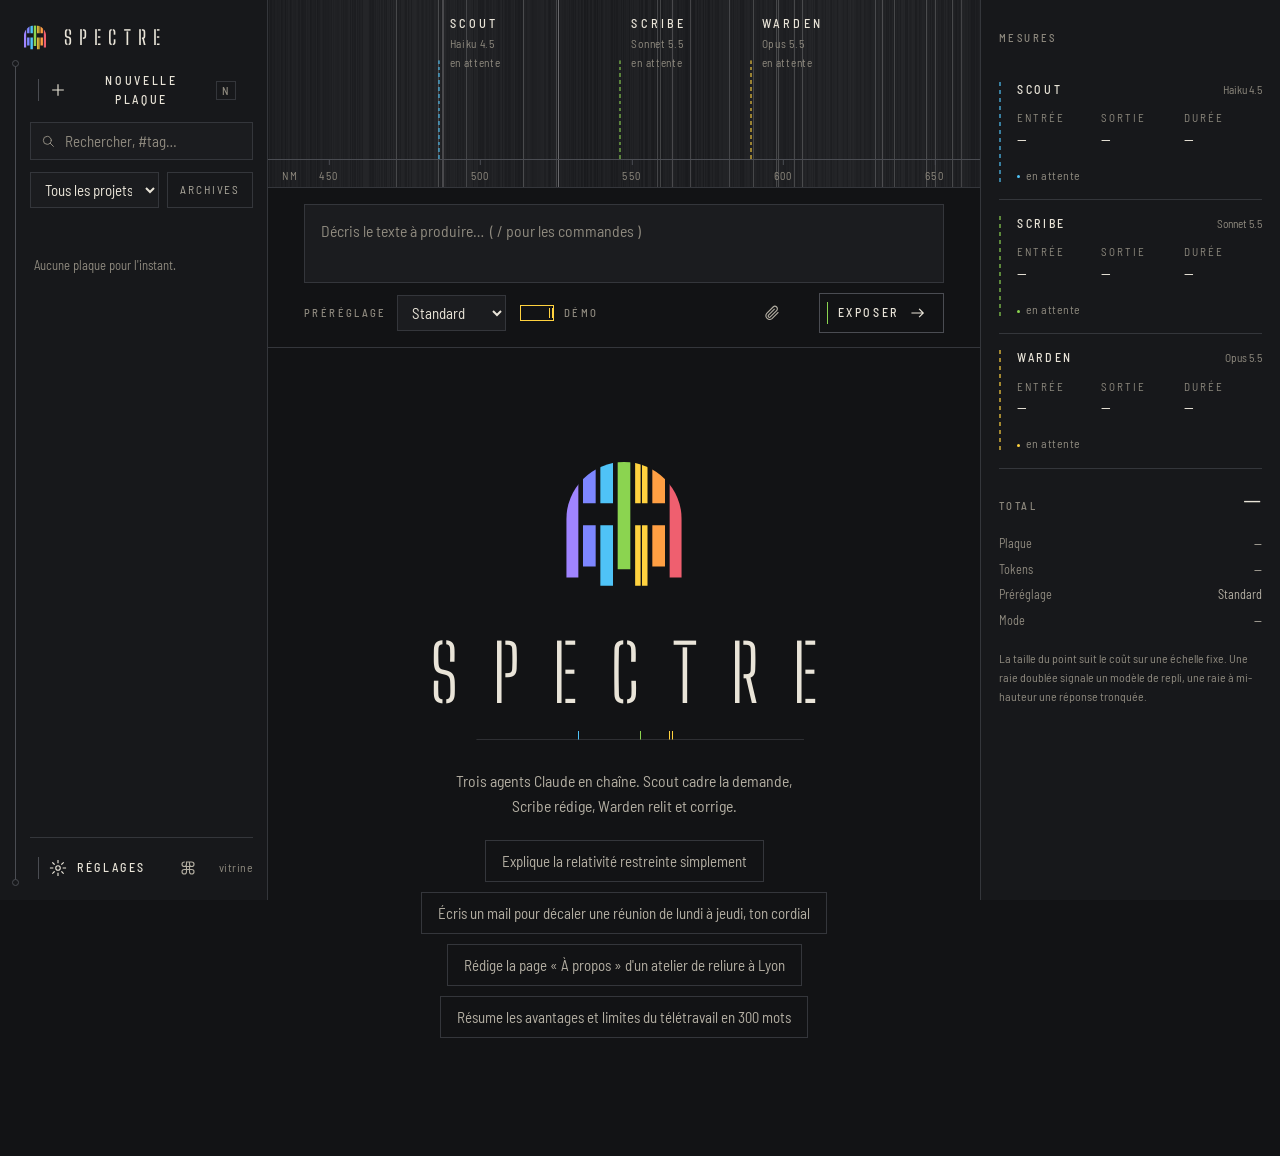
==== src/spectre/web/static/index.html @ 7aaeb6db "Add spectre-web: stdlib web interface for the pipeline Hermes WebUI-style app (stdlib HTTP server + " ====
<!doctype html>
<html lang="fr" data-theme="dark">
<head>
<meta charset="utf-8">
<meta name="viewport" content="width=device-width, initial-scale=1, viewport-fit=cover">
<meta name="color-scheme" content="dark light">
<meta name="theme-color" content="#121315">
<meta name="description" content="Spectre : trois agents Claude en chaîne — Scout, Scribe, Warden — qui transforment une demande en texte final relu.">
<title>Spectre</title>
<link rel="icon" href="favicon.svg" type="image/svg+xml">
<link rel="apple-touch-icon" href="icons/icon-180.png">
<link rel="manifest" href="manifest.webmanifest">
<link rel="stylesheet" href="fonts/fonts.css">
<link rel="stylesheet" href="app.css">
</head>
<body>
<svg width="0" height="0" class="sr-only" aria-hidden="true" focusable="false">
  <defs>
    <symbol id="i-plus" viewBox="0 0 24 24"><path d="M12 5v14M5 12h14"/></symbol>
    <symbol id="i-search" viewBox="0 0 24 24"><circle cx="11" cy="11" r="6"/><path d="m20 20-4.5-4.5"/></symbol>
    <symbol id="i-arrow" viewBox="0 0 24 24"><path d="M4 12h15M14 7l5 5-5 5"/></symbol>
    <symbol id="i-stop" viewBox="0 0 24 24"><rect x="7" y="7" width="10" height="10"/></symbol>
    <symbol id="i-mic" viewBox="0 0 24 24"><rect x="9" y="3" width="6" height="11" rx="3"/><path d="M5 11a7 7 0 0 0 14 0M12 18v3"/></symbol>
    <symbol id="i-clip" viewBox="0 0 24 24"><path d="M20 11.5 12 19.5a5 5 0 0 1-7-7l8.5-8.5a3.3 3.3 0 0 1 4.7 4.7L9.7 17.2a1.7 1.7 0 0 1-2.4-2.4L15 7"/></symbol>
    <symbol id="i-copy" viewBox="0 0 24 24"><rect x="8" y="8" width="12" height="12"/><path d="M16 8V4H4v12h4"/></symbol>
    <symbol id="i-redo" viewBox="0 0 24 24"><path d="M20 12a8 8 0 1 1-2.3-5.7M20 4v5h-5"/></symbol>
    <symbol id="i-edit" viewBox="0 0 24 24"><path d="M4 20h4L19 9l-4-4L4 16zM13 7l4 4"/></symbol>
    <symbol id="i-down" viewBox="0 0 24 24"><path d="M12 4v12M7 11l5 5 5-5M5 20h14"/></symbol>
    <symbol id="i-share" viewBox="0 0 24 24"><path d="M12 15V3M7 8l5-5 5 5M5 13v8h14v-8"/></symbol>
    <symbol id="i-dup" viewBox="0 0 24 24"><rect x="9" y="9" width="11" height="11"/><rect x="4" y="4" width="11" height="11"/></symbol>
    <symbol id="i-pin" viewBox="0 0 24 24"><path d="M9 3h6l-1 6 4 4H6l4-4zM12 13v8"/></symbol>
    <symbol id="i-archive" viewBox="0 0 24 24"><path d="M3 4h18v4H3zM5 8v12h14V8M10 12h4"/></symbol>
    <symbol id="i-trash" viewBox="0 0 24 24"><path d="M4 7h16M9 7V4h6v3M6 7l1 13h10l1-13"/></symbol>
    <symbol id="i-more" viewBox="0 0 24 24"><path d="M5 12h.01M12 12h.01M19 12h.01"/></symbol>
    <symbol id="i-gear" viewBox="0 0 24 24"><circle cx="12" cy="12" r="3"/><path d="M12 2v3M12 19v3M2 12h3M19 12h3M4.9 4.9 7 7M17 17l2.1 2.1M4.9 19.1 7 17M17 7l2.1-2.1"/></symbol>
    <symbol id="i-menu" viewBox="0 0 24 24"><path d="M4 7h16M4 12h16M4 17h10"/></symbol>
    <symbol id="i-gauge" viewBox="0 0 24 24"><path d="M4 18V6M9 18v-8M14 18V4M19 18v-5"/></symbol>
    <symbol id="i-close" viewBox="0 0 24 24"><path d="M6 6l12 12M18 6 6 18"/></symbol>
    <symbol id="i-cmd" viewBox="0 0 24 24"><path d="M7 4a3 3 0 1 0 3 3V4h4v3a3 3 0 1 0 3-3h-3M10 14v3a3 3 0 1 1-3-3h3zm4 0h3a3 3 0 1 1-3 3zM10 10h4v4h-4z"/></symbol>
    <symbol id="mark" viewBox="0 0 64 64">
      <clipPath id="mark-head"><circle cx="32" cy="29" r="21"/><rect x="11" y="29" width="42" height="35"/></clipPath>
      <g class="mk" clip-path="url(#mark-head)">
        <path class="mk-l mk-405" d="M13.1 8V50"/>
        <path class="mk-l mk-436" d="M19.4 8V23M19.4 31V46"/>
        <path class="mk-l mk-486 agent-scout" d="M25.7 8V23M25.7 31V53"/>
        <path class="mk-l mk-546 agent-scribe" d="M32 8V47"/>
        <path class="mk-l mk-589 agent-warden" d="M37.05 8V23M37.05 31V53M39.55 8V23M39.55 31V53"/>
        <path class="mk-l mk-615" d="M44.6 8V23M44.6 31V46"/>
        <path class="mk-l mk-656" d="M50.9 8V50"/>
      </g>
    </symbol>
  </defs>
</svg>

<a class="skip" href="#composer-input">Aller à la saisie</a>

<!-- Login (only when SPECTRE_WEBUI_PASSWORD is set) -->
<section id="login" class="login" hidden>
  <form id="login-form" class="login-plate">
    <svg class="mark mark-login" aria-hidden="true"><use href="#mark"/></svg>
    <h1 class="wordmark" aria-label="Spectre"><span aria-hidden="true">SPECTRE</span></h1>
    <label class="field">
      <span class="label" data-i18n="login.password">Mot de passe</span>
      <input id="login-password" type="password" autocomplete="current-password" required>
    </label>
    <p id="login-error" class="form-error" role="alert"></p>
    <button class="btn btn-primary" type="submit"><span data-i18n="login.submit">Entrer</span><svg class="ic"><use href="#i-arrow"/></svg></button>
  </form>
</section>

<div id="app" class="app" hidden>
  <!-- ===== Rail: history of plates ===== -->
  <aside id="rail" class="rail" aria-label="Historique des plaques">
    <div class="rail-axis" aria-hidden="true"></div>
    <header class="brand">
      <svg class="mark mark-brand" role="img" aria-label="Spectre"><use href="#mark"/></svg>
      <span class="wordmark wordmark-sm" aria-hidden="true">SPECTRE</span>
      <button class="icon-btn rail-close" type="button" data-action="close-drawers" aria-label="Fermer"><svg class="ic"><use href="#i-close"/></svg></button>
    </header>
    <button id="new-plate" class="btn btn-ghost btn-wide" type="button" data-action="new"><svg class="ic"><use href="#i-plus"/></svg><span data-i18n="rail.new">Nouvelle plaque</span><kbd>N</kbd></button>
    <label class="search">
      <svg class="ic"><use href="#i-search"/></svg>
      <input id="search" type="search" placeholder="Rechercher, #tag…" data-i18n-placeholder="rail.search" autocomplete="off">
    </label>
    <div class="rail-filters">
      <select id="project-filter" aria-label="Projet"><option value="" data-i18n="rail.allProjects">Tous les projets</option></select>
      <button id="archive-toggle" class="chip" type="button" aria-pressed="false" data-i18n="rail.archives">Archives</button>
    </div>
    <nav id="run-list" class="run-list" aria-live="polite"></nav>
    <footer class="rail-foot">
      <button class="btn btn-ghost" type="button" data-action="settings"><svg class="ic"><use href="#i-gear"/></svg><span data-i18n="rail.settings">Réglages</span></button>
      <button class="icon-btn" type="button" data-action="palette" aria-label="Palette de commandes (Ctrl+K)"><svg class="ic"><use href="#i-cmd"/></svg></button>
      <span id="version" class="meta"></span>
    </footer>
  </aside>

  <!-- ===== Main work area ===== -->
  <main class="main" id="main">
    <div class="topbar">
      <button class="icon-btn only-compact" type="button" data-action="open-rail" aria-label="Historique"><svg class="ic"><use href="#i-menu"/></svg></button>
      <svg class="mark mark-brand mark-top" aria-hidden="true"><use href="#mark"/></svg>
      <span class="topbar-title" id="topbar-title"></span>
      <span id="mode-badge" class="badge" hidden></span>
      <button class="icon-btn only-narrow-inspector" type="button" data-action="open-inspector" aria-label="Coûts et détails"><svg class="ic"><use href="#i-gauge"/></svg></button>
    </div>

    <!-- Spectrogram: the three agents as emission lines on a wavelength axis -->
    <section class="spectro" aria-label="Chaîne des agents">
      <div class="continuum" aria-hidden="true"></div>
      <div class="axis" aria-hidden="true">
        <span style="--nm:450">450</span><span style="--nm:500">500</span>
        <span style="--nm:550">550</span><span style="--nm:600">600</span><span style="--nm:650">650</span>
        <em class="axis-unit">nm</em>
      </div>
      <ol class="agents" id="agents">
        <li class="agent" data-agent="scout" data-state="idle" style="--nm:486">
          <i class="eline" aria-hidden="true"></i>
          <div class="agent-tag"><b>Scout</b><span class="agent-model"></span><span class="agent-status" data-i18n="state.idle">en attente</span></div>
        </li>
        <li class="agent" data-agent="scribe" data-state="idle" style="--nm:546">
          <i class="eline" aria-hidden="true"></i>
          <div class="agent-tag"><b>Scribe</b><span class="agent-model"></span><span class="agent-status" data-i18n="state.idle">en attente</span></div>
        </li>
        <li class="agent" data-agent="warden" data-state="idle" style="--nm:589">
          <i class="eline" aria-hidden="true"></i>
          <div class="agent-tag"><b>Warden</b><span class="agent-model"></span><span class="agent-status" data-i18n="state.idle">en attente</span></div>
        </li>
      </ol>
    </section>

    <!-- Composer -->
    <form id="composer" class="composer" autocomplete="off">
      <div class="composer-field">
        <textarea id="composer-input" rows="2" placeholder="Décris le texte à produire…  ( / pour les commandes )" data-i18n-placeholder="composer.placeholder" aria-label="Demande"></textarea>
        <ul id="slash-menu" class="slash-menu" role="listbox" hidden></ul>
      </div>
      <div class="composer-bar">
        <label class="select-inline">
          <span class="label" data-i18n="composer.preset">Préréglage</span>
          <select id="preset-select"></select>
        </label>
        <label class="switch" title="Réponses préenregistrées, sans clé API ni coût">
          <input id="demo-switch" type="checkbox">
          <span class="switch-track" aria-hidden="true"></span>
          <span class="label" data-i18n="composer.demo">Démo</span>
        </label>
        <span class="spacer"></span>
        <input id="file-input" type="file" accept=".txt,.md,.markdown,.csv,.json,text/*" hidden>
        <button class="icon-btn" type="button" data-action="attach" aria-label="Joindre un fichier texte"><svg class="ic"><use href="#i-clip"/></svg></button>
        <button class="icon-btn" type="button" id="mic-btn" data-action="voice" aria-label="Dicter" hidden><svg class="ic"><use href="#i-mic"/></svg></button>
        <span id="char-count" class="meta"></span>
        <button id="send-btn" class="btn btn-primary" type="submit"><span data-i18n="composer.send">Exposer</span><svg class="ic"><use href="#i-arrow"/></svg></button>
        <button id="stop-btn" class="btn btn-danger" type="button" data-action="stop" hidden><svg class="ic"><use href="#i-stop"/></svg><span data-i18n="composer.stop">Arrêter</span></button>
      </div>
    </form>

    <!-- Plate: the run being read -->
    <section id="plate" class="plate" aria-live="polite">
      <div id="empty" class="empty">
        <svg class="mark mark-hero" role="img" aria-label="Logo Spectre"><use href="#mark"/></svg>
        <h1 class="wordmark wordmark-hero" aria-label="Spectre"><span aria-hidden="true">SPECTRE</span></h1>
        <p class="empty-lede" data-i18n="empty.lede">Trois agents Claude en chaîne. Scout cadre la demande, Scribe rédige, Warden relit et corrige.</p>
        <div class="suggestions" id="suggestions"></div>
      </div>

      <article id="plate-view" class="plate-view" hidden>
        <header class="plate-head">
          <div class="plate-id">
            <h2 class="plate-title" id="plate-title" tabindex="0" title="Renommer"></h2>
            <span class="meta" id="plate-meta"></span>
          </div>
          <div class="plate-actions">
            <button class="icon-btn" type="button" data-action="copy" aria-label="Copier le texte affiché"><svg class="ic"><use href="#i-copy"/></svg></button>
            <button class="icon-btn" type="button" data-action="rerun" aria-label="Relancer"><svg class="ic"><use href="#i-redo"/></svg></button>
            <button class="icon-btn" type="button" data-action="edit-request" aria-label="Modifier la demande et relancer"><svg class="ic"><use href="#i-edit"/></svg></button>
            <button class="icon-btn" type="button" data-action="export-menu" aria-label="Exporter" aria-haspopup="menu"><svg class="ic"><use href="#i-down"/></svg></button>
            <button class="icon-btn" type="button" data-action="share" aria-label="Partager (page autonome)"><svg class="ic"><use href="#i-share"/></svg></button>
          </div>
        </header>
        <div class="tabs" role="tablist" id="tabs">
          <button role="tab" data-tab="final" aria-selected="true" data-i18n="tab.final">Texte final</button>
          <button role="tab" data-tab="draft" aria-selected="false" data-i18n="tab.draft">Brouillon</button>
          <button role="tab" data-tab="brief" aria-selected="false" data-i18n="tab.brief">Brief</button>
          <button role="tab" data-tab="diff" aria-selected="false" data-i18n="tab.diff">Corrections</button>
          <button role="tab" data-tab="request" aria-selected="false" data-i18n="tab.request">Demande</button>
          <button role="tab" data-tab="raw" aria-selected="false" data-i18n="tab.raw">Brut</button>
        </div>
        <div id="plate-alert" class="alert" role="alert" hidden></div>
        <div id="plate-body" class="plate-body prose" tabindex="0"></div>
      </article>
    </section>
  </main>

  <!-- ===== Inspector: tokens, cost, served model ===== -->
  <aside id="inspector" class="inspector" aria-label="Coûts et détails">
    <header class="inspector-head">
      <h2 class="label" data-i18n="insp.title">Mesures</h2>
      <button class="icon-btn inspector-close" type="button" data-action="close-drawers" aria-label="Fermer"><svg class="ic"><use href="#i-close"/></svg></button>
    </header>
    <div id="inspector-body" class="inspector-body"></div>
  </aside>
  <div class="scrim" data-action="close-drawers" hidden></div>
</div>

<!-- Control centre -->
<dialog id="settings" class="sheet" aria-labelledby="settings-title">
  <form method="dialog" class="sheet-inner">
    <header class="sheet-head">
      <h2 id="settings-title" class="label" data-i18n="set.title">Réglages</h2>
      <button class="icon-btn" value="close" aria-label="Fermer"><svg class="ic"><use href="#i-close"/></svg></button>
    </header>
    <div class="tabs" role="tablist" id="settings-tabs">
      <button type="button" role="tab" data-stab="prefs" aria-selected="true" data-i18n="set.prefs">Préférences</button>
      <button type="button" role="tab" data-stab="presets" aria-selected="false" data-i18n="set.presets">Préréglages</button>
      <button type="button" role="tab" data-stab="history" aria-selected="false" data-i18n="set.history">Historique</button>
      <button type="button" role="tab" data-stab="system" aria-selected="false" data-i18n="set.system">Système</button>
    </div>
    <div class="sheet-body" id="settings-body"></div>
  </form>
</dialog>

<!-- Command palette -->
<dialog id="palette" class="palette" aria-label="Palette de commandes">
  <div class="palette-inner">
    <label class="search search-lg"><svg class="ic"><use href="#i-search"/></svg><input id="palette-input" placeholder="Commande ou plaque…" data-i18n-placeholder="palette.placeholder" autocomplete="off"></label>
    <ul id="palette-list" class="palette-list" role="listbox"></ul>
  </div>
</dialog>

<div id="menu" class="menu" role="menu" hidden></div>
<div id="toasts" class="toasts" aria-live="polite"></div>
<input id="import-input" type="file" accept=".json,application/json" hidden>

<script src="app.js" type="module"></script>
</body>
</html>
---- src/spectre/web/static/fonts/fonts.css ----
/* Self-hosted fonts (SIL Open Font License 1.1): Big Shoulders Stencil, Barlow Semi Condensed. */
@font-face{font-family:'Barlow Semi Condensed';font-style:normal;font-weight:300;font-display:swap;src:url('barlow-semi-condensed-300-latin-ext.woff2') format('woff2');unicode-range:U+0100-02BA, U+02BD-02C5, U+02C7-02CC, U+02CE-02D7, U+02DD-02FF, U+0304, U+0308, U+0329, U+1D00-1DBF, U+1E00-1E9F, U+1EF2-1EFF, U+2020, U+20A0-20AB, U+20AD-20C4, U+2113, U+2C60-2C7F, U+A720-A7FF;}
@font-face{font-family:'Barlow Semi Condensed';font-style:normal;font-weight:300;font-display:swap;src:url('barlow-semi-condensed-300-latin.woff2') format('woff2');unicode-range:U+0000-00FF, U+0131, U+0152-0153, U+02BB-02BC, U+02C6, U+02DA, U+02DC, U+0304, U+0308, U+0329, U+2000-206F, U+20AC, U+2122, U+2191, U+2193, U+2212, U+2215, U+FEFF, U+FFFD;}
@font-face{font-family:'Barlow Semi Condensed';font-style:normal;font-weight:400;font-display:swap;src:url('barlow-semi-condensed-400-latin-ext.woff2') format('woff2');unicode-range:U+0100-02BA, U+02BD-02C5, U+02C7-02CC, U+02CE-02D7, U+02DD-02FF, U+0304, U+0308, U+0329, U+1D00-1DBF, U+1E00-1E9F, U+1EF2-1EFF, U+2020, U+20A0-20AB, U+20AD-20C4, U+2113, U+2C60-2C7F, U+A720-A7FF;}
@font-face{font-family:'Barlow Semi Condensed';font-style:normal;font-weight:400;font-display:swap;src:url('barlow-semi-condensed-400-latin.woff2') format('woff2');unicode-range:U+0000-00FF, U+0131, U+0152-0153, U+02BB-02BC, U+02C6, U+02DA, U+02DC, U+0304, U+0308, U+0329, U+2000-206F, U+20AC, U+2122, U+2191, U+2193, U+2212, U+2215, U+FEFF, U+FFFD;}
@font-face{font-family:'Barlow Semi Condensed';font-style:normal;font-weight:500;font-display:swap;src:url('barlow-semi-condensed-500-latin-ext.woff2') format('woff2');unicode-range:U+0100-02BA, U+02BD-02C5, U+02C7-02CC, U+02CE-02D7, U+02DD-02FF, U+0304, U+0308, U+0329, U+1D00-1DBF, U+1E00-1E9F, U+1EF2-1EFF, U+2020, U+20A0-20AB, U+20AD-20C4, U+2113, U+2C60-2C7F, U+A720-A7FF;}
@font-face{font-family:'Barlow Semi Condensed';font-style:normal;font-weight:500;font-display:swap;src:url('barlow-semi-condensed-500-latin.woff2') format('woff2');unicode-range:U+0000-00FF, U+0131, U+0152-0153, U+02BB-02BC, U+02C6, U+02DA, U+02DC, U+0304, U+0308, U+0329, U+2000-206F, U+20AC, U+2122, U+2191, U+2193, U+2212, U+2215, U+FEFF, U+FFFD;}
@font-face{font-family:'Barlow Semi Condensed';font-style:normal;font-weight:600;font-display:swap;src:url('barlow-semi-condensed-600-latin-ext.woff2') format('woff2');unicode-range:U+0100-02BA, U+02BD-02C5, U+02C7-02CC, U+02CE-02D7, U+02DD-02FF, U+0304, U+0308, U+0329, U+1D00-1DBF, U+1E00-1E9F, U+1EF2-1EFF, U+2020, U+20A0-20AB, U+20AD-20C4, U+2113, U+2C60-2C7F, U+A720-A7FF;}
@font-face{font-family:'Barlow Semi Condensed';font-style:normal;font-weight:600;font-display:swap;src:url('barlow-semi-condensed-600-latin.woff2') format('woff2');unicode-range:U+0000-00FF, U+0131, U+0152-0153, U+02BB-02BC, U+02C6, U+02DA, U+02DC, U+0304, U+0308, U+0329, U+2000-206F, U+20AC, U+2122, U+2191, U+2193, U+2212, U+2215, U+FEFF, U+FFFD;}
@font-face{font-family:'Big Shoulders Stencil';font-style:normal;font-weight:100 900;font-display:swap;src:url('big-shoulders-stencil-100-900-latin-ext.woff2') format('woff2');unicode-range:U+0100-02BA, U+02BD-02C5, U+02C7-02CC, U+02CE-02D7, U+02DD-02FF, U+0304, U+0308, U+0329, U+1D00-1DBF, U+1E00-1E9F, U+1EF2-1EFF, U+2020, U+20A0-20AB, U+20AD-20C4, U+2113, U+2C60-2C7F, U+A720-A7FF;}
@font-face{font-family:'Big Shoulders Stencil';font-style:normal;font-weight:100 900;font-display:swap;src:url('big-shoulders-stencil-100-900-latin.woff2') format('woff2');unicode-range:U+0000-00FF, U+0131, U+0152-0153, U+02BB-02BC, U+02C6, U+02DA, U+02DC, U+0304, U+0308, U+0329, U+2000-206F, U+20AC, U+2122, U+2191, U+2193, U+2212, U+2215, U+FEFF, U+FFFD;}
---- src/spectre/web/static/app.css ----
/* Spectre — emission-line rail.
   Charcoal continuum, bone type, colour only as hairline emission lines at real wavelengths.
   Agent state is the line's form: dashed pending, solid live, half truncated, struck failed,
   doubled when a fallback model answered. */

:root {
  --ground: #121315;
  --continuum: #17181b;
  --plate: #1b1c1f;
  --plate-2: #222327;
  --hair: #34363b;
  --hair-2: #4a4c52;
  --bone: #e9e4d8;
  --ash: #b3aea2;
  --dim: #8f8a7f;
  --l405: #a084ff;
  --l436: #7d86ff;
  --l486: #4fc3f7;
  --l546: #8bd450;
  --l589: #ffd23f;
  --l615: #ff9f43;
  --l656: #ef5f6f;
  --scout: var(--l486);
  --scribe: var(--l546);
  --warden: var(--l589);
  --danger: var(--l656);
  --select: rgb(255 210 63 / 0.28);
  --shadow: 0 6px 14px -6px rgb(0 0 0 / 0.55);
  --font-ui: "Barlow Semi Condensed", "Barlow", "Segoe UI", system-ui, sans-serif;
  --font-mark: "Big Shoulders Stencil", "Barlow Semi Condensed", sans-serif;
  --track-label: 0.22em;
  --spring: cubic-bezier(0.34, 1.56, 0.64, 1);
  --out: cubic-bezier(0.16, 1, 0.3, 1);
  --rail-w: 268px;
  --insp-w: 300px;
  --base: 15px;
  color-scheme: dark;
}

:root[data-theme="light"] {
  --ground: #e9e5da;
  --continuum: #e2ddd0;
  --plate: #f5f2ea;
  --plate-2: #ece8de;
  --hair: #c9c3b4;
  --hair-2: #a9a291;
  --bone: #1a1b1e;
  --ash: #4f4c45;
  --dim: #6b675e;
  --l405: #6a3fd9;
  --l436: #3c4cc7;
  --l486: #0a679f;
  --l546: #3a7d1c;
  --l589: #7f5f00;
  --l615: #b85a00;
  --l656: #c0283f;
  --select: rgb(155 116 0 / 0.22);
  --shadow: 0 6px 14px -6px rgb(40 32 10 / 0.28);
  color-scheme: light;
}

:root[data-font="small"] { --base: 13.5px; }
:root[data-font="large"] { --base: 17px; }

*, *::before, *::after { box-sizing: border-box; }
html { font-size: var(--base); -webkit-text-size-adjust: 100%; }
body {
  margin: 0;
  min-height: 100dvh;
  background: var(--ground);
  color: var(--bone);
  font: 400 1rem/1.6 var(--font-ui);
  font-variant-numeric: tabular-nums;
  -webkit-font-smoothing: antialiased;
}
::selection { background: var(--select); color: var(--bone); }
:focus-visible { outline: 1px dashed var(--l589); outline-offset: 3px; }
* { scrollbar-width: thin; scrollbar-color: var(--hair-2) transparent; }
::-webkit-scrollbar { width: 8px; height: 8px; }
::-webkit-scrollbar-thumb { background: var(--hair); }
::-webkit-scrollbar-thumb:hover { background: var(--hair-2); }
::-webkit-scrollbar-track { background: transparent; }
button, input, select, textarea { font: inherit; color: inherit; }
[hidden] { display: none !important; }
.sr-only { position: absolute; width: 1px; height: 1px; overflow: hidden; clip-path: inset(50%); }
.skip { position: absolute; left: 12px; top: -60px; z-index: 50; padding: 8px 14px; background: var(--plate); border: 1px dashed var(--l589); }
.skip:focus { top: 12px; }
a { color: var(--l486); text-underline-offset: 3px; }

.ic { width: 18px; height: 18px; flex: none; fill: none; stroke: currentColor; stroke-width: 1.5; stroke-linecap: square; }
.label {
  font-size: 0.72rem;
  font-weight: 500;
  letter-spacing: var(--track-label);
  text-transform: uppercase;
  color: var(--dim);
}
.meta { font-size: 0.8rem; color: var(--dim); letter-spacing: 0.04em; }
kbd {
  font: 500 0.74rem/1 var(--font-ui);
  letter-spacing: 0.1em;
  padding: 3px 5px;
  border: 1px solid var(--hair);
  color: var(--dim);
}

/* ---------- Mark (logo) ---------------------------------------------------------------- */
.mark { display: block; overflow: visible; }
.mk-l { stroke-width: 4.6; fill: none; }
.mk-405 { stroke: var(--l405); }
.mk-436 { stroke: var(--l436); }
.mk-486 { stroke: var(--l486); }
.mk-546 { stroke: var(--l546); }
.mk-589 { stroke: var(--l589); stroke-width: 2; }
.mk-615 { stroke: var(--l615); }
.mk-656 { stroke: var(--l656); }
.mark-brand { width: 34px; height: 34px; }
.mark-login { width: 96px; height: 96px; margin: 0 auto 8px; }
.mark-hero { width: clamp(120px, 18vw, 176px); height: clamp(120px, 18vw, 176px); }

/* Landing: every line slides up to its position and damps with one overshoot. */
.mark .mk-l { transform-box: fill-box; transform-origin: 50% 100%; }
.mark-hero .mk-l, .mark-login .mk-l { animation: mk-land 1.1s var(--spring) both; }
.mark-hero .mk-436, .mark-login .mk-436 { animation-delay: 70ms; }
.mark-hero .mk-486, .mark-login .mk-486 { animation-delay: 140ms; }
.mark-hero .mk-546, .mark-login .mk-546 { animation-delay: 210ms; }
.mark-hero .mk-589, .mark-login .mk-589 { animation-delay: 280ms; }
.mark-hero .mk-615, .mark-login .mk-615 { animation-delay: 350ms; }
.mark-hero .mk-656, .mark-login .mk-656 { animation-delay: 420ms; }
@keyframes mk-land {
  0% { transform: translateY(12px) scaleY(0.35); opacity: 0.4; }
  100% { transform: none; opacity: 1; }
}
/* Idle life: the sodium doublet breathes; a calibration sweep crosses the mark. */
.mark-hero .mk-589 { animation: mk-land 1.1s var(--spring) 280ms both, mk-sodium 3.2s ease-in-out 1.6s infinite; }
@keyframes mk-sodium { 0%, 100% { opacity: 1; } 50% { opacity: 0.55; } }
.mark-hero:hover .mk-l { animation: mk-split 0.7s var(--out); }
@keyframes mk-split {
  0% { transform: none; }
  30% { transform: translateX(var(--split, 2px)); filter: blur(0.4px); }
  100% { transform: none; }
}
.mark-hero .mk-405, .mark-hero .mk-436, .mark-hero .mk-486 { --split: -2.5px; }

/* The brand mark mirrors the pipeline: one geometry for logo and progress. */
.mark-brand .mk-l { transition: opacity 0.4s var(--out); }
body.running .mark-brand .mk-l:not([class*="agent-"]) { opacity: 0.25; }
body.running .mark-brand [class*="agent-"] { opacity: 0.35; stroke-dasharray: 2 2; }
body[data-live="scout"] .mark-brand .agent-scout,
body[data-live="scribe"] .mark-brand .agent-scribe,
body[data-live="warden"] .mark-brand .agent-warden { opacity: 1; stroke-dasharray: none; animation: mk-live 0.9s ease-in-out infinite; }
body[data-done~="scout"] .mark-brand .agent-scout,
body[data-done~="scribe"] .mark-brand .agent-scribe { opacity: 1; stroke-dasharray: none; }
@keyframes mk-live { 50% { opacity: 0.45; } }

/* ---------- Wordmark: Big Shoulders Stencil, wide-tracked; stencil breaks read as spectral gaps */
.wordmark {
  --wm-track: 0.42em;
  margin: 0;
  font: 200 clamp(2.6rem, 7vw, 5.2rem)/0.9 var(--font-mark);
  letter-spacing: var(--wm-track);
  margin-right: calc(var(--wm-track) * -1);
  color: var(--bone);
  text-transform: uppercase;
}
.wordmark-sm { font-size: 1.32rem; font-weight: 400; letter-spacing: 0.36em; }
.wordmark-hero span, .login .wordmark span { display: inline-block; animation: wm-resolve 1.4s var(--out) 0.25s both; }
/* Three offset exposures (Scout cyan, Warden sodium, error red) converge into one sharp word. */
@keyframes wm-resolve {
  0% { letter-spacing: 0.9em; text-shadow: -9px 0 var(--l486), 9px 0 var(--l656), 0 -4px var(--l589); }
  100% { letter-spacing: var(--wm-track); text-shadow: 0 0 transparent, 0 0 transparent, 0 0 transparent; }
}
.wordmark-hero { position: relative; font-weight: 200; }
.wordmark-hero::after {
  /* calibration rail under the wordmark with the three agent ticks */
  content: "";
  display: block;
  height: 9px;
  margin: 22px auto 0;
  width: 78%;
  background:
    linear-gradient(var(--scout), var(--scout)) 31% 0 / 1px 9px no-repeat,
    linear-gradient(var(--scribe), var(--scribe)) 50% 0 / 1px 9px no-repeat,
    linear-gradient(var(--warden), var(--warden)) 59% 0 / 1px 9px no-repeat,
    linear-gradient(var(--warden), var(--warden)) calc(59% + 3px) 0 / 1px 9px no-repeat,
    linear-gradient(var(--hair-2), var(--hair-2)) 0 100% / 100% 1px no-repeat;
  animation: rail-draw 1.2s var(--out) 0.7s both;
}
@keyframes rail-draw { from { clip-path: inset(0 62% 0 0); } to { clip-path: inset(0 0 0 0); } }

/* ---------- Buttons and controls ------------------------------------------------------- */
.btn {
  position: relative;
  display: inline-flex;
  align-items: center;
  gap: 10px;
  min-height: 40px;
  padding: 0 16px 0 18px;
  border: 1px solid var(--hair-2);
  background: transparent;
  color: var(--bone);
  font-weight: 500;
  font-size: 0.8rem;
  letter-spacing: var(--track-label);
  text-transform: uppercase;
  cursor: pointer;
  transition: border-color 0.2s, background-color 0.2s, color 0.2s;
}
.btn::before {
  /* the emission tick every primary control carries */
  content: "";
  position: absolute;
  left: 7px;
  top: 8px;
  bottom: 8px;
  width: 1px;
  background: var(--tick, var(--hair-2));
}
.btn:hover { border-color: var(--bone); }
.btn:active, .btn[aria-pressed="true"] { border-style: dashed; }
.btn:disabled { opacity: 0.45; cursor: not-allowed; }
.btn-primary { --tick: var(--l546); }
.btn-primary:hover { background: color-mix(in srgb, var(--l546) 10%, transparent); }
.btn-danger { --tick: var(--danger); color: var(--danger); border-color: color-mix(in srgb, var(--danger) 55%, transparent); }
.btn-ghost { border-color: transparent; }
.btn-ghost:hover { border-color: var(--hair-2); }
.btn-wide { width: 100%; justify-content: flex-start; }
.btn-wide kbd { margin-left: auto; }
.icon-btn {
  display: inline-grid;
  place-items: center;
  width: 38px;
  height: 38px;
  border: 1px solid transparent;
  background: none;
  color: var(--ash);
  cursor: pointer;
}
.icon-btn:hover { color: var(--bone); border-color: var(--hair-2); }
.icon-btn[aria-pressed="true"] { color: var(--l589); border: 1px dashed var(--l589); }
.chip {
  min-height: 32px;
  padding: 0 12px;
  border: 1px solid var(--hair);
  background: none;
  color: var(--ash);
  font-size: 0.76rem;
  letter-spacing: 0.16em;
  text-transform: uppercase;
  cursor: pointer;
}
.chip[aria-pressed="true"] { border-style: dashed; border-color: var(--l589); color: var(--bone); }
.chip:hover { color: var(--bone); }
select, input[type="text"], input[type="search"], input[type="password"], input[type="number"], textarea {
  background: var(--plate);
  border: 1px solid var(--hair);
  border-radius: 0;
  color: var(--bone);
  caret-color: var(--l589);
}
select { min-height: 36px; padding: 0 10px; }
input::placeholder, textarea::placeholder { color: var(--dim); opacity: 1; }
select:focus-visible, input:focus-visible, textarea:focus-visible { outline: none; border: 1px dashed var(--l589); }
.badge {
  padding: 3px 9px;
  border: 1px dashed var(--l589);
  color: var(--l589);
  font-size: 0.74rem;
  letter-spacing: 0.2em;
  text-transform: uppercase;
}
.switch { display: inline-flex; align-items: center; gap: 10px; cursor: pointer; min-height: 40px; }
.switch input { position: absolute; opacity: 0; width: 1px; height: 1px; }
.switch-track { position: relative; width: 34px; height: 16px; border: 1px solid var(--hair-2); }
.switch-track::after {
  content: "";
  position: absolute;
  top: 2px;
  left: 3px;
  width: 1px;
  height: 10px;
  background: var(--dim);
  transition: transform 0.35s var(--spring), background 0.2s, box-shadow 0.2s;
}
.switch input:checked + .switch-track { border-color: var(--l589); }
.switch input:checked + .switch-track::after { transform: translateX(25px); background: var(--l589); box-shadow: 3px 0 0 var(--l589); }
.switch input:focus-visible + .switch-track { outline: 1px dashed var(--l589); outline-offset: 3px; }

/* ---------- Layout --------------------------------------------------------------------- */
.app {
  overflow-x: clip; /* off-canvas drawers must not widen the page */
  display: grid;
  grid-template-columns: var(--rail-w) minmax(0, 1fr) var(--insp-w);
  min-height: 100dvh;
}
.main { min-width: 0; display: flex; flex-direction: column; }

/* ---------- Rail ----------------------------------------------------------------------- */
.rail {
  position: sticky;
  top: 0;
  height: 100dvh;
  display: flex;
  flex-direction: column;
  gap: 12px;
  padding: 18px 14px 12px 30px;
  background: var(--continuum);
  border-right: 1px solid var(--hair);
}
.rail-axis {
  /* the off-centre calibrated rail every plate registers against */
  position: absolute;
  left: 15px;
  top: 64px;
  bottom: 18px;
  width: 1px;
  background: var(--hair-2);
}
.rail-axis::before, .rail-axis::after {
  content: "";
  position: absolute;
  left: -3px;
  width: 7px;
  height: 7px;
  border: 1px solid var(--hair-2);
  border-radius: 50%;
  background: var(--continuum);
}
.rail-axis::before { top: -4px; }
.rail-axis::after { bottom: -4px; }
.brand { display: flex; align-items: center; gap: 12px; min-height: 40px; margin-left: -12px; }
.rail-close { margin-left: auto; display: none; }
.search { position: relative; display: flex; align-items: center; }
.search .ic { position: absolute; left: 10px; width: 16px; height: 16px; color: var(--dim); }
.search input { width: 100%; min-height: 38px; padding: 0 10px 0 34px; }
.rail-filters { display: flex; gap: 8px; }
.rail-filters select { flex: 1; min-width: 0; }
.run-list { flex: 1; overflow-y: auto; margin: 0 -8px 0 -16px; padding: 4px 8px 12px 16px; }
.run-group { margin: 14px 0 6px; }
.run {
  position: relative;
  display: grid;
  grid-template-columns: auto minmax(0, 1fr) auto;
  align-items: baseline;
  gap: 2px 10px;
  width: 100%;
  min-height: 44px;
  padding: 7px 36px 7px 10px;
  border: 1px solid transparent;
  background: none;
  text-align: left;
  cursor: pointer;
  color: var(--ash);
}
.run::before {
  /* the run's tick on the rail: form encodes status */
  content: "";
  position: absolute;
  left: -16px;
  top: 50%;
  width: 11px;
  height: 1px;
  background: var(--tick, var(--hair-2));
}
.run[data-status="done"] { --tick: var(--l546); }
.run[data-status="error"] { --tick: var(--danger); }
.run[data-status="running"] { --tick: var(--l589); }
.run[data-status="running"]::before { animation: tick-live 0.9s ease-in-out infinite; }
.run[data-status="cancelled"]::before { background: none; border-top: 1px dashed var(--dim); }
@keyframes tick-live { 50% { opacity: 0.3; } }
.run:hover { color: var(--bone); border-color: var(--hair); }
.run[aria-current="true"] { color: var(--bone); border: 1px dashed var(--hair-2); background: var(--plate); }
.run[aria-current="true"]::before { width: 14px; left: -16px; height: 2px; }
.run-no { font-size: 0.76rem; letter-spacing: 0.12em; color: var(--dim); }
.run-title { overflow: hidden; text-overflow: ellipsis; white-space: nowrap; }
.run-cost { font-size: 0.76rem; color: var(--dim); white-space: nowrap; }
.run-cost .mag { --c: var(--l589); margin-right: 5px; }
.run-sub { grid-column: 2 / 4; display: flex; gap: 6px; flex-wrap: wrap; font-size: 0.76rem; color: var(--dim); }
.run-sub .tag { color: var(--l486); }
.run-pin { width: 13px; height: 13px; margin-right: 4px; vertical-align: -1px; color: var(--l589); }
.run-more { position: absolute; right: 2px; top: 50%; translate: 0 -50%; opacity: 0; width: 30px; height: 30px; }
.run:hover .run-more, .run:focus-within .run-more, .run[aria-current="true"] .run-more { opacity: 1; }
.run-empty { padding: 18px 4px; color: var(--dim); font-size: 0.85rem; }
.rail-foot { display: flex; align-items: center; gap: 6px; padding-top: 10px; border-top: 1px solid var(--hair); }
.rail-foot .meta { margin-left: auto; }

/* ---------- Topbar --------------------------------------------------------------------- */
.topbar { display: none; align-items: center; gap: 10px; min-height: 52px; padding: 6px 14px; border-bottom: 1px solid var(--hair); }
.mark-top { width: 26px; height: 26px; flex: none; }
.topbar-title.wordmark { font-size: 1.15rem; line-height: 1; }
.topbar-title { flex: 1; overflow: hidden; text-overflow: ellipsis; white-space: nowrap; font-size: 0.85rem; letter-spacing: 0.14em; text-transform: uppercase; color: var(--ash); }
.only-compact, .only-narrow-inspector { display: none; }

/* ---------- Spectrogram ---------------------------------------------------------------- */
.spectro {
  --x0: 430;
  --x1: 665;
  position: relative;
  height: 188px;
  margin: 0;
  border-bottom: 1px solid var(--hair);
  overflow: hidden;
  background: var(--continuum);
}
.continuum, .continuum canvas { position: absolute; inset: 0; width: 100%; height: 100%; }
.axis { position: absolute; left: 0; right: 0; bottom: 0; height: 28px; border-top: 1px solid var(--hair-2); }
.axis span {
  position: absolute;
  left: calc((var(--nm) - var(--x0)) / (var(--x1) - var(--x0)) * 100%);
  top: 0;
  transform: translateX(-50%);
  padding-top: 7px;
  font-size: 0.74rem;
  letter-spacing: 0.1em;
  color: var(--dim);
}
.axis span::before { content: ""; position: absolute; left: 50%; top: 0; width: 1px; height: 5px; background: var(--hair-2); }
.axis-unit { position: absolute; left: 14px; top: 7px; font-style: normal; font-size: 0.74rem; letter-spacing: 0.2em; color: var(--dim); text-transform: uppercase; }
.agents { list-style: none; margin: 0; padding: 0; position: absolute; inset: 0 0 28px; }
.agent {
  --c: var(--scout);
  position: absolute;
  top: 0;
  bottom: 0;
  left: calc((var(--nm) - var(--x0)) / (var(--x1) - var(--x0)) * 100%);
  width: 0;
}
.agent[data-agent="scribe"] { --c: var(--scribe); }
.agent[data-agent="warden"] { --c: var(--warden); }
.eline {
  position: absolute;
  left: 0;
  bottom: 0;
  width: 1.5px;
  height: 100%;
  background: var(--c);
  transform-origin: 50% 100%;
  transition: transform 0.55s var(--spring), opacity 0.4s, box-shadow 0.4s;
}
.agent-tag {
  position: absolute;
  top: 14px;
  left: 12px;
  display: grid;
  gap: 1px;
  width: max-content;
  max-width: 30vw;
  white-space: nowrap;
}
.agent-tag b { font-weight: 500; font-size: 0.82rem; letter-spacing: 0.26em; text-transform: uppercase; color: var(--bone); }
.agent-model { font-size: 0.76rem; letter-spacing: 0.06em; color: var(--dim); }
.agent-status { font-size: 0.76rem; letter-spacing: 0.06em; color: var(--c); }
/* states as line form */
.agent[data-state="idle"] .eline {
  background: repeating-linear-gradient(to top, var(--c) 0 6px, transparent 6px 11px);
  opacity: 0.55;
  transform: scaleY(0.62);
}
.agent[data-state="idle"] .agent-status { color: var(--dim); }
.agent[data-state="live"] .eline {
  opacity: 1;
  transform: scaleY(1);
  box-shadow: 0 0 10px 1px color-mix(in srgb, var(--c) 70%, transparent), 0 0 34px 6px color-mix(in srgb, var(--c) 22%, transparent);
  animation: eline-live 1.4s ease-in-out infinite;
}
@keyframes eline-live { 50% { opacity: 0.72; } }
.agent[data-state="done"] .eline { opacity: 1; transform: scaleY(1); box-shadow: 0 0 8px color-mix(in srgb, var(--c) 45%, transparent); }
.agent[data-state="truncated"] .eline { opacity: 1; transform: scaleY(0.5); }
.agent[data-state="fallback"] .eline { opacity: 1; transform: scaleY(1); box-shadow: 4px 0 0 var(--c); }
.agent[data-state="error"] { --c: var(--danger); }
.agent[data-state="error"] .eline { opacity: 1; transform: scaleY(1); }
.agent[data-state="error"] .eline::after { content: ""; position: absolute; left: -9px; top: 46%; width: 19px; height: 1px; background: var(--danger); transform: rotate(-35deg); }
.agent[data-state="cancelled"] .eline { background: repeating-linear-gradient(to top, var(--c) 0 3px, transparent 3px 7px); opacity: 0.8; transform: scaleY(1); }

/* ---------- Composer ------------------------------------------------------------------- */
.composer { padding: 16px clamp(16px, 3vw, 36px) 14px; border-bottom: 1px solid var(--hair); background: var(--ground); }
.composer-field { position: relative; }
.composer textarea {
  display: block;
  width: 100%;
  min-height: 64px;
  max-height: 42vh;
  padding: 14px 16px;
  resize: none;
  line-height: 1.55;
  font-size: 1.05rem;
}
.composer-bar { display: flex; flex-wrap: wrap; align-items: center; gap: 8px 14px; margin-top: 10px; }
.select-inline { display: inline-flex; align-items: center; gap: 10px; }
.spacer { flex: 1; }
.slash-menu {
  position: absolute;
  left: 0;
  bottom: calc(100% + 6px);
  z-index: 20;
  min-width: 280px;
  margin: 0;
  padding: 6px;
  list-style: none;
  background: var(--plate-2);
  border: 1px solid var(--hair-2);
  box-shadow: var(--shadow);
}
.slash-menu li { display: flex; gap: 14px; padding: 8px 10px; cursor: pointer; }
.slash-menu li b { min-width: 96px; font-weight: 500; color: var(--l589); }
.slash-menu li span { color: var(--ash); }
.slash-menu li[aria-selected="true"] { outline: 1px dashed var(--l589); }

/* ---------- Plate ---------------------------------------------------------------------- */
.plate { flex: 1; padding: clamp(18px, 3vw, 40px) clamp(16px, 3vw, 36px) 64px; }
.empty { display: grid; justify-items: center; gap: 22px; padding: clamp(24px, 6vh, 72px) 0; text-align: center; }
.empty-lede { max-width: 46ch; margin: 6px 0 0; color: var(--ash); font-size: 1.05rem; }
.suggestions { display: flex; flex-wrap: wrap; justify-content: center; gap: 10px; max-width: 760px; }
.suggestion {
  min-height: 40px;
  padding: 8px 16px;
  border: 1px solid var(--hair);
  background: none;
  color: var(--ash);
  text-align: left;
  cursor: pointer;
}
.suggestion:hover { color: var(--bone); border-color: var(--hair-2); border-style: dashed; }
.plate-view { max-width: 84ch; margin: 0 auto; }
.plate-head { display: flex; flex-wrap: wrap; align-items: flex-start; justify-content: space-between; gap: 12px 24px; margin-bottom: 18px; }
.plate-id { min-width: 0; display: grid; gap: 4px; }
.plate-title { margin: 0; font-weight: 500; font-size: 1.55rem; line-height: 1.2; letter-spacing: 0.01em; text-wrap: balance; cursor: text; }
.plate-title[contenteditable="true"] { outline: 1px dashed var(--l589); outline-offset: 4px; }
.plate-actions { display: flex; gap: 2px; }
.tabs { display: flex; gap: 2px; overflow-x: auto; overflow-y: hidden; scrollbar-width: none; border-bottom: 1px solid var(--hair); }
.tabs::-webkit-scrollbar { display: none; }
.tabs [role="tab"] {
  position: relative;
  min-height: 42px;
  padding: 0 14px;
  border: 0;
  background: none;
  color: var(--dim);
  font-size: 0.76rem;
  letter-spacing: 0.2em;
  text-transform: uppercase;
  white-space: nowrap;
  cursor: pointer;
}
.tabs [role="tab"]:hover { color: var(--bone); }
.tabs [role="tab"][aria-selected="true"] { color: var(--bone); }
.tabs [role="tab"][aria-selected="true"]::after { content: ""; position: absolute; left: 10px; right: 10px; bottom: -1px; height: 2px; background: var(--l589); }
.tabs [role="tab"][data-live="true"]::before { content: ""; position: absolute; right: 3px; top: 13px; width: 1px; height: 14px; background: var(--l589); }
.alert { margin: 16px 0 0; padding: 12px 16px; border: 1px solid color-mix(in srgb, var(--danger) 60%, transparent); color: var(--bone); }
.alert[data-kind="warn"] { border-color: color-mix(in srgb, var(--l589) 60%, transparent); }
.plate-body.prose { max-width: none; }
.plate-body > * { max-width: 60ch; } /* ~70 characters per line in this condensed face */
.plate-body { margin-top: 22px; padding: clamp(18px, 3vw, 34px); background: var(--plate); border: 1px solid var(--hair); min-height: 220px; }
.plate-body:focus-visible { outline-offset: -1px; }
.caret::after { content: ""; display: inline-block; width: 1px; height: 1.1em; margin-left: 2px; vertical-align: -0.15em; background: var(--l589); animation: tick-live 0.8s steps(1) infinite; }
.prose { max-width: 72ch; font-size: 1.06rem; line-height: 1.72; overflow-wrap: anywhere; }
.prose > :first-child { margin-top: 0; }
.prose h1, .prose h2, .prose h3 { line-height: 1.2; font-weight: 600; margin: 1.8em 0 0.6em; text-wrap: balance; }
.prose h1 { font-size: 1.6rem; }
.prose h2 { font-size: 1.25rem; }
.prose h3 { font-size: 1.08rem; }
.prose p { margin: 0 0 1em; }
.prose ul, .prose ol { padding-left: 1.4em; margin: 0 0 1em; }
.prose code { padding: 1px 5px; background: var(--plate-2); font-size: 0.92em; }
.prose pre { position: relative; padding: 14px 16px; background: var(--ground); border: 1px solid var(--hair); overflow-x: auto; }
.prose pre code { background: none; padding: 0; }
.prose blockquote { margin: 0 0 1em; padding-left: 14px; border-left: 1px solid var(--hair-2); color: var(--ash); }
.prose strong { font-weight: 600; color: var(--bone); }
.prose del { color: var(--danger); text-decoration-thickness: 1px; }
.prose ins { color: var(--l546); text-decoration: none; border-bottom: 1px dashed var(--l546); }
.diff-li { margin-bottom: 0.4em; }
.diff-legend { display: flex; gap: 18px; margin-bottom: 16px; font-size: 0.78rem; color: var(--dim); }
.raw { white-space: pre-wrap; font-size: 0.86rem; color: var(--ash); }
.placeholder-note { color: var(--dim); }

/* ---------- Inspector ------------------------------------------------------------------ */
.inspector {
  position: sticky;
  top: 0;
  height: 100dvh;
  overflow-y: auto;
  padding: 18px 18px 24px;
  background: var(--continuum);
  border-left: 1px solid var(--hair);
}
.inspector-head { display: flex; align-items: center; justify-content: space-between; min-height: 40px; margin-bottom: 8px; }
.inspector-close { display: none; }
.m-agent { --c: var(--scout); position: relative; padding: 14px 0 14px 18px; border-bottom: 1px solid var(--hair); }
.m-agent[data-agent="scribe"] { --c: var(--scribe); }
.m-agent[data-agent="warden"] { --c: var(--warden); }
.m-agent::before { content: ""; position: absolute; left: 0; top: 16px; bottom: 16px; width: 1.5px; background: var(--c); }
.m-agent[data-fallback="true"]::before { box-shadow: 4px 0 0 var(--c); }
.m-agent[data-state="idle"]::before { background: repeating-linear-gradient(to bottom, var(--c) 0 4px, transparent 4px 8px); opacity: 0.6; }
.m-agent[data-truncated="true"]::before { bottom: 50%; }
.m-name { display: flex; justify-content: space-between; align-items: baseline; gap: 8px; }
.m-name b { font-weight: 500; letter-spacing: 0.22em; text-transform: uppercase; font-size: 0.8rem; }
.m-model { font-size: 0.76rem; color: var(--dim); }
.m-note { font-size: 0.74rem; color: var(--l589); }
.m-grid { display: grid; grid-template-columns: repeat(3, minmax(0, 1fr)); gap: 6px; margin-top: 10px; }
.m-grid dt { font-size: 0.74rem; letter-spacing: 0.18em; text-transform: uppercase; color: var(--dim); }
.m-grid dd { margin: 0; font-size: 1rem; }
.mag { display: inline-block; vertical-align: middle; margin-right: 6px; border-radius: 50%; background: var(--c, var(--bone)); }
.m-total { padding: 16px 0 6px; display: flex; justify-content: space-between; align-items: baseline; }
.m-total strong { font: 300 1.9rem/1 var(--font-ui); letter-spacing: 0.02em; }
.m-facts { margin: 14px 0 0; display: grid; grid-template-columns: auto 1fr; gap: 6px 12px; font-size: 0.82rem; }
.m-facts dt { color: var(--dim); }
.m-facts dd { margin: 0; color: var(--ash); text-align: right; overflow-wrap: anywhere; }
.m-explain { margin-top: 18px; font-size: 0.8rem; color: var(--dim); }

/* ---------- Login ---------------------------------------------------------------------- */
.login { min-height: 100dvh; display: grid; place-items: center; padding: 24px; }
.login-plate { width: min(420px, 100%); display: grid; gap: 18px; justify-items: stretch; text-align: center; padding: 40px 32px; border: 1px solid var(--hair); background: var(--plate); }
.login .wordmark { font-size: 2.6rem; margin-bottom: 8px; }
.field { display: grid; gap: 6px; text-align: left; }
.field input, .field select { min-height: 42px; padding: 0 12px; }
.form-error { min-height: 1.2em; margin: 0; color: var(--danger); font-size: 0.86rem; }
.login .btn { justify-content: center; }

/* ---------- Sheet (settings), palette, menu, toasts ------------------------------------ */
dialog { color: var(--bone); padding: 0; border: 1px solid var(--hair-2); background: var(--plate); box-shadow: var(--shadow); }
dialog::backdrop { background: rgb(8 8 10 / 0.6); }
.sheet { width: min(640px, 100vw); height: 100dvh; max-height: none; margin: 0 0 0 auto; border-width: 0 0 0 1px; }
.sheet[open] { animation: sheet-in 0.45s var(--out); }
@keyframes sheet-in { from { transform: translateX(40px); opacity: 0; } }
.sheet-inner { display: flex; flex-direction: column; height: 100%; }
.sheet-head { display: flex; justify-content: space-between; align-items: center; padding: 16px 20px 6px; }
.sheet .tabs { padding: 0 12px; }
.sheet-body { flex: 1; overflow-y: auto; padding: 20px; display: grid; align-content: start; gap: 18px; }
.set-row { display: grid; grid-template-columns: minmax(0, 1fr) auto; align-items: center; gap: 6px 16px; padding-bottom: 16px; border-bottom: 1px solid var(--hair); }
.set-row p { grid-column: 1 / -1; margin: 0; font-size: 0.82rem; color: var(--dim); }
.set-row .set-label { font-weight: 500; }
.seg { display: inline-flex; border: 1px solid var(--hair-2); }
.seg button { min-height: 34px; padding: 0 12px; border: 0; background: none; color: var(--ash); font-size: 0.74rem; letter-spacing: 0.14em; text-transform: uppercase; cursor: pointer; }
.seg button + button { border-left: 1px solid var(--hair-2); }
.seg button[aria-pressed="true"] { color: var(--bone); outline: 1px dashed var(--l589); outline-offset: -4px; }
.preset-card { padding: 16px; border: 1px solid var(--hair); display: grid; gap: 12px; }
.preset-card h3 { margin: 0; font-size: 1rem; font-weight: 500; display: flex; justify-content: space-between; align-items: center; }
.preset-grid { display: grid; grid-template-columns: repeat(3, minmax(0, 1fr)); gap: 12px; }
.preset-agent { display: grid; gap: 6px; }
.preset-agent input, .preset-agent select { min-height: 34px; padding: 0 8px; width: 100%; }
.preset-agent .label { color: var(--c); }
.sys-list { display: grid; grid-template-columns: auto 1fr; gap: 10px 18px; margin: 0; }
.sys-list dt { color: var(--dim); }
.sys-list dd { margin: 0; overflow-wrap: anywhere; }
.ok { color: var(--l546); }
.ko { color: var(--danger); }
.palette { width: min(620px, 94vw); margin: 12vh auto auto; }
.palette[open] { animation: pal-in 0.3s var(--out); }
@keyframes pal-in { from { transform: translateY(-8px); opacity: 0; } }
.palette-inner { padding: 12px; }
.search-lg input { min-height: 46px; font-size: 1.05rem; }
.palette-list { list-style: none; margin: 8px 0 0; padding: 0; max-height: 50vh; overflow-y: auto; }
.palette-list li { display: flex; justify-content: space-between; gap: 12px; padding: 10px 12px; cursor: pointer; color: var(--ash); }
.palette-list li[aria-selected="true"] { color: var(--bone); outline: 1px dashed var(--l589); outline-offset: -2px; }
.palette-list li small { color: var(--dim); letter-spacing: 0.1em; }
.menu { position: fixed; z-index: 40; min-width: 210px; padding: 6px; background: var(--plate-2); border: 1px solid var(--hair-2); box-shadow: var(--shadow); }
.menu button { display: flex; align-items: center; gap: 10px; width: 100%; min-height: 40px; padding: 0 12px; border: 0; background: none; color: var(--ash); text-align: left; cursor: pointer; }
.menu button:hover, .menu button:focus-visible { color: var(--bone); outline: 1px dashed var(--hair-2); outline-offset: -2px; }
.menu button.danger { color: var(--danger); }
.menu hr { border: 0; border-top: 1px solid var(--hair); margin: 4px 0; }
.toasts { position: fixed; z-index: 60; right: 18px; bottom: 18px; display: grid; gap: 8px; max-width: min(420px, calc(100vw - 36px)); }
.toast { position: relative; padding: 12px 16px 12px 20px; background: var(--plate-2); border: 1px solid var(--hair-2); box-shadow: var(--shadow); animation: toast-in 0.4s var(--out); }
.toast::before { content: ""; position: absolute; left: 8px; top: 10px; bottom: 10px; width: 1px; background: var(--tick, var(--l546)); }
.toast[data-kind="error"] { --tick: var(--danger); }
.toast[data-kind="warn"] { --tick: var(--l589); }
@keyframes toast-in { from { transform: translateY(10px); opacity: 0; } }
.scrim { position: fixed; inset: 0; z-index: 25; background: rgb(8 8 10 / 0.55); }

/* ---------- Responsive ----------------------------------------------------------------- */
/* Laptop / landscape tablet: inspector becomes a drawer. */
@media (max-width: 1279px) {
  .app { grid-template-columns: var(--rail-w) minmax(0, 1fr); }
  .topbar { display: flex; }
  .only-narrow-inspector { display: inline-grid; }
  .inspector {
    position: fixed;
    z-index: 30;
    right: 0;
    width: min(var(--insp-w), 90vw);
    transform: translateX(105%);
    transition: transform 0.45s var(--out);
    box-shadow: var(--shadow);
  }
  .inspector-close { display: inline-grid; }
  body.inspector-open .inspector { transform: none; }
}
/* Portrait tablet and phone: one column, the rail is a drawer, the composer docks at the bottom. */
@media (max-width: 899px) {
  .app { grid-template-columns: minmax(0, 1fr); }
  .only-compact { display: inline-grid; }
  .rail {
    position: fixed;
    z-index: 30;
    left: 0;
    width: min(var(--rail-w), 86vw);
    transform: translateX(-105%);
    transition: transform 0.45s var(--out);
    box-shadow: var(--shadow);
    padding-top: max(18px, env(safe-area-inset-top));
  }
  .rail-close { display: inline-grid; }
  body.rail-open .rail { transform: none; }
  .topbar { position: sticky; top: 0; z-index: 10; background: var(--ground); padding-top: max(6px, env(safe-area-inset-top)); }
  .spectro { height: 150px; }
  .agent-tag { top: 10px; }
  .agent-model { display: none; }
  .main { min-height: 100dvh; }
  .plate { order: 2; padding-bottom: 24px; }
  .composer {
    order: 3;
    position: sticky;
    bottom: 0;
    z-index: 9;
    border-top: 1px solid var(--hair);
    border-bottom: 0;
    padding: 10px 12px max(10px, env(safe-area-inset-bottom));
  }
  .composer textarea { min-height: 52px; font-size: 1rem; }
  .composer .select-inline .label { display: none; }
  .btn { min-height: 44px; }
  .icon-btn { width: 44px; height: 44px; }
  .sheet { width: 100vw; }
  .preset-grid { grid-template-columns: minmax(0, 1fr); }
}
@media (max-width: 520px) {
  .spectro { height: 160px; }
  /* tags step down the plate so neighbouring lines never collide; a continuum mat keeps them legible */
  .agent-tag { padding: 2px 6px 3px; background: var(--continuum); }
  /* one row per tag: no tag can overlap another, whatever the width */
  .agent[data-agent="scout"] .agent-tag { top: 6px; }
  .agent[data-agent="scribe"] .agent-tag { top: 47px; }
  .agent[data-agent="warden"] .agent-tag { top: 88px; left: auto; right: 8px; text-align: right; }
  .agent-tag b { font-size: 0.74rem; letter-spacing: 0.18em; }
  .agent-status { font-size: 0.74rem; }
  .switch .label { display: none; }
  .composer-bar { flex-wrap: nowrap; }
  .composer-bar .select-inline select { max-width: 98px; }
  .composer-bar .icon-btn { width: 40px; }
  .axis-unit { display: none; }
  .composer-bar .btn { padding: 0 12px 0 16px; letter-spacing: 0.14em; }
  .axis span:nth-child(even) { display: none; }
  .composer-bar { gap: 6px 8px; }
  #char-count { display: none; }
  .plate-head { flex-direction: column; }
  .plate-title { font-size: 1.3rem; }
  .plate-body { padding: 16px; }
  .wordmark { --wm-track: 0.3em; }
}
@media (hover: none) {
  .run-more { opacity: 1; }
}
@media (prefers-reduced-motion: reduce) {
  *, *::before, *::after { animation-duration: 0.001ms !important; animation-iteration-count: 1 !important; transition-duration: 0.001ms !important; }
}
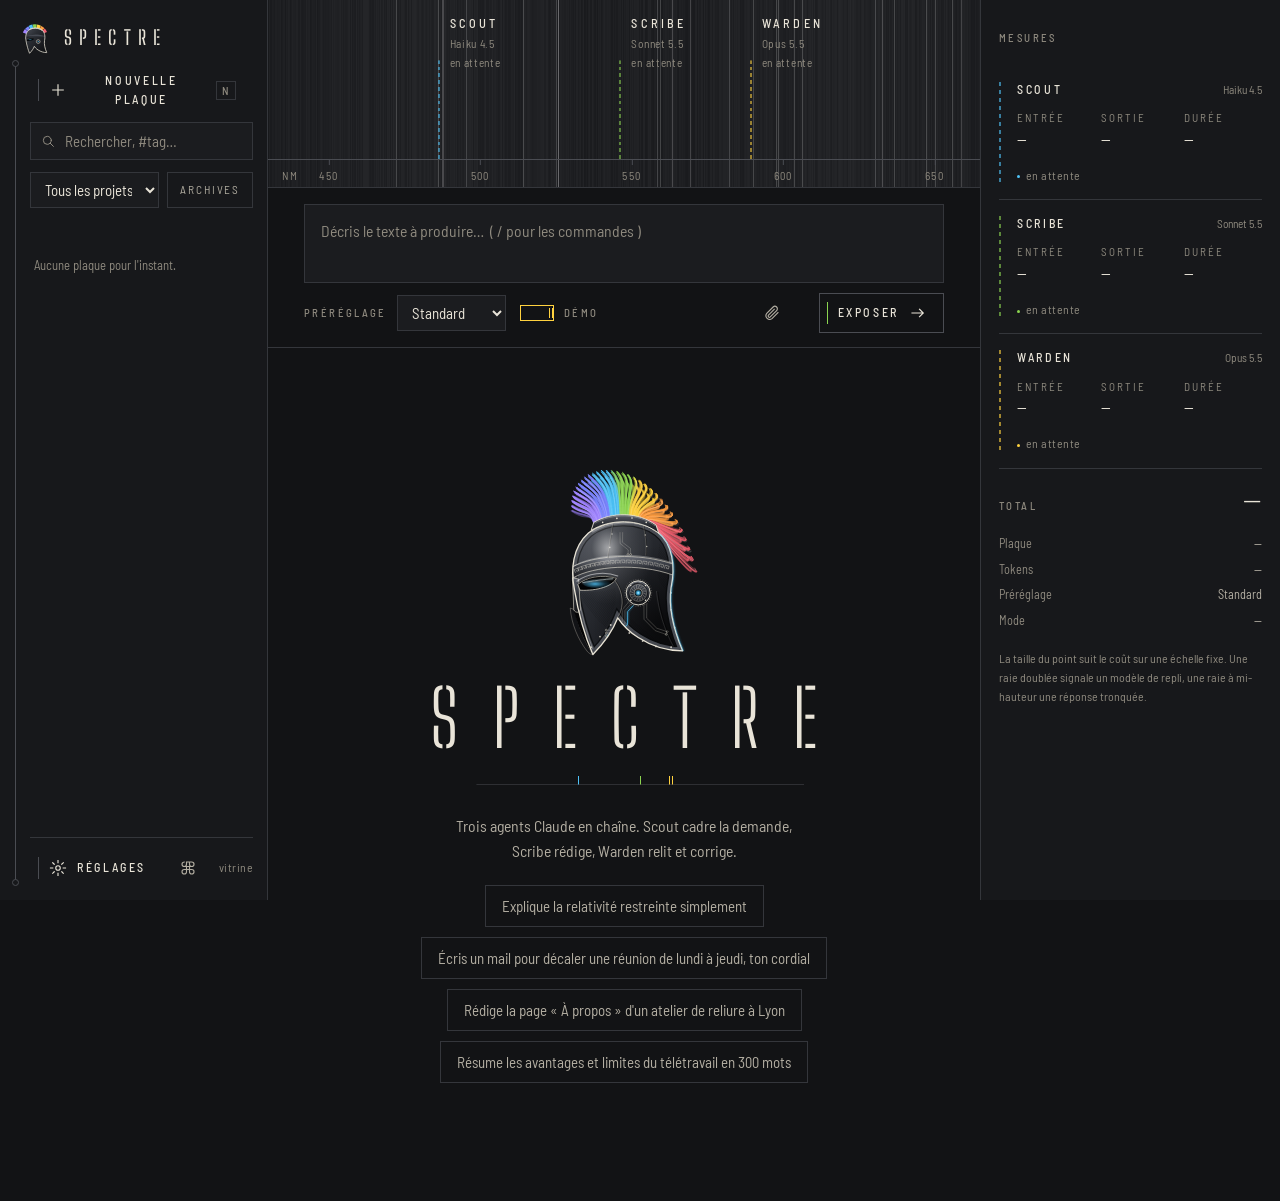
==== commit 9e445c05: "feat(ui): logo casque spartiate (crête aux sept raies, capteur, circuits) - tools/make_logo.py (remp" ====
--- a/src/spectre/web/static/index.html
+++ b/src/spectre/web/static/index.html
@@ -37,18 +37,31 @@
     <symbol id="i-gauge" viewBox="0 0 24 24"><path d="M4 18V6M9 18v-8M14 18V4M19 18v-5"/></symbol>
     <symbol id="i-close" viewBox="0 0 24 24"><path d="M6 6l12 12M18 6 6 18"/></symbol>
     <symbol id="i-cmd" viewBox="0 0 24 24"><path d="M7 4a3 3 0 1 0 3 3V4h4v3a3 3 0 1 0 3-3h-3M10 14v3a3 3 0 1 1-3-3h3zm4 0h3a3 3 0 1 1-3 3zM10 10h4v4h-4z"/></symbol>
-    <symbol id="mark" viewBox="0 0 64 64">
-      <clipPath id="mark-head"><circle cx="32" cy="29" r="21"/><rect x="11" y="29" width="42" height="35"/></clipPath>
-      <g class="mk" clip-path="url(#mark-head)">
-        <path class="mk-l mk-405" d="M13.1 8V50"/>
-        <path class="mk-l mk-436" d="M19.4 8V23M19.4 31V46"/>
-        <path class="mk-l mk-486 agent-scout" d="M25.7 8V23M25.7 31V53"/>
-        <path class="mk-l mk-546 agent-scribe" d="M32 8V47"/>
-        <path class="mk-l mk-589 agent-warden" d="M37.05 8V23M37.05 31V53M39.55 8V23M39.55 31V53"/>
-        <path class="mk-l mk-615" d="M44.6 8V23M44.6 31V46"/>
-        <path class="mk-l mk-656" d="M50.9 8V50"/>
-      </g>
-    </symbol>
+    <symbol id="mark" viewBox="24 20 380 400"><g fill="none" stroke-linecap="butt"><path class="mk-l mk-405" d="M92.3 162.8 A132 132 0 0 1 113.4 128.5" stroke="#a084ff" style="stroke-width:46"/><path class="mk-l mk-436" d="M115.8 125.8 A132 132 0 0 1 147.0 100.3" stroke="#7d86ff" style="stroke-width:46"/><path class="mk-l mk-486 agent-scout" d="M150.2 98.5 A132 132 0 0 1 188.0 84.6" stroke="#4fc3f7" style="stroke-width:46"/><path class="mk-l mk-546 agent-scribe" d="M191.6 83.9 A132 132 0 0 1 231.8 83.2" stroke="#8bd450" style="stroke-width:46"/><path class="mk-l mk-589 agent-warden" d="M235.5 83.8 A132 132 0 0 1 273.8 96.3" stroke="#ffd23f" style="stroke-width:46"/><path class="mk-l mk-615" d="M277.0 98.0 A132 132 0 0 1 309.0 122.4" stroke="#ff9f43" style="stroke-width:46"/><path class="mk-l mk-656" d="M311.6 125.1 A132 132 0 0 1 333.8 158.6" stroke="#ef5f6f" style="stroke-width:46"/></g><defs>
+<linearGradient id="mk-steel" x1="0" y1="0" x2="1" y2="1">
+  <stop offset="0" stop-color="#4a4e57"/><stop offset=".35" stop-color="#2a2d33"/><stop offset=".75" stop-color="#17181c"/><stop offset="1" stop-color="#0c0d0f"/>
+</linearGradient>
+<linearGradient id="mk-band" x1="0" y1="0" x2="0" y2="1">
+  <stop offset="0" stop-color="#5a5e68"/><stop offset=".5" stop-color="#2c2f36"/><stop offset="1" stop-color="#15161a"/>
+</linearGradient>
+<radialGradient id="mk-spec" cx=".32" cy=".2" r=".42">
+  <stop offset="0" stop-color="#fff" stop-opacity=".55"/><stop offset=".35" stop-color="#fff" stop-opacity=".12"/><stop offset="1" stop-color="#fff" stop-opacity="0"/>
+</radialGradient>
+<radialGradient id="mk-shade" cx=".78" cy=".78" r=".6">
+  <stop offset="0" stop-color="#000" stop-opacity=".55"/><stop offset="1" stop-color="#000" stop-opacity="0"/>
+</radialGradient>
+<radialGradient id="mk-core" cx=".5" cy=".5" r=".5">
+  <stop offset="0" stop-color="#e8fbff"/><stop offset=".3" stop-color="#4fc3f7"/><stop offset="1" stop-color="#4fc3f7" stop-opacity="0"/>
+</radialGradient>
+<radialGradient id="mk-eyeglow" cx=".42" cy=".55" r=".6">
+  <stop offset="0" stop-color="#4fc3f7" stop-opacity=".95"/><stop offset=".6" stop-color="#4fc3f7" stop-opacity=".25"/><stop offset="1" stop-color="#4fc3f7" stop-opacity="0"/>
+</radialGradient>
+<pattern id="mk-hatch" width="3.6" height="3.6" patternUnits="userSpaceOnUse" patternTransform="rotate(-38)">
+  <line x1="0" y1="0" x2="0" y2="3.6" stroke="#000" stroke-width=".9"/>
+</pattern>
+<filter id="mk-glow" x="-50%" y="-50%" width="200%" height="200%"><feGaussianBlur stdDeviation="2.2" result="b"/><feMerge><feMergeNode in="b"/><feMergeNode in="SourceGraphic"/></feMerge></filter>
+<clipPath id="mk-shell"><path d="M150 400 C132 360 116 300 108 252 C100 210 104 160 140 128 C178 96 252 92 296 126 C330 152 336 204 326 250 C320 292 330 340 352 392 C318 392 280 380 252 362 C226 346 214 330 206 318 C196 344 178 372 150 400 Z"/></clipPath>
+</defs><path d="M150 400 C132 360 116 300 108 252 C100 210 104 160 140 128 C178 96 252 92 296 126 C330 152 336 204 326 250 C320 292 330 340 352 392 C318 392 280 380 252 362 C226 346 214 330 206 318 C196 344 178 372 150 400 Z" fill="url(#mk-steel)"/><path d="M104 204 C150 178 252 170 332 198 L330 222 C252 194 152 202 106 228 Z" fill="url(#mk-band)"/><path d="M101 236 L108 234 C110 268 116 300 128 338 C134 360 142 384 150 400 C136 380 122 350 112 318 C106 296 102 266 101 236 Z" fill="#050506"/><path d="M116 243 C134 226 172 220 203 229 C194 247 160 258 121 256 Z" fill="#030304"/><ellipse cx="160" cy="241" rx="30" ry="9" fill="url(#mk-eyeglow)"/><circle cx="252" cy="262" r="22" fill="none" stroke="#e9e4d6" stroke-width="6"/><circle cx="252" cy="262" r="7" fill="#4fc3f7"/><path d="M150 400 C132 360 116 300 108 252 C100 210 104 160 140 128 C178 96 252 92 296 126 C330 152 336 204 326 250 C320 292 330 340 352 392 C318 392 280 380 252 362 C226 346 214 330 206 318 C196 344 178 372 150 400 Z" fill="none" stroke="#e9e4d6" stroke-width="9" stroke-linejoin="round"/><path d="M150 120 C190 98 252 98 294 128" fill="none" stroke="#e9e4d6" stroke-width="10" stroke-linecap="round"/></symbol>
   </defs>
 </svg>
 
@@ -57,7 +70,7 @@
 <!-- Login (only when SPECTRE_WEBUI_PASSWORD is set) -->
 <section id="login" class="login" hidden>
   <form id="login-form" class="login-plate">
-    <svg class="mark mark-login" aria-hidden="true"><use href="#mark"/></svg>
+    <img class="mark mark-login" src="logo.svg" alt="">
     <h1 class="wordmark" aria-label="Spectre"><span aria-hidden="true">SPECTRE</span></h1>
     <label class="field">
       <span class="label" data-i18n="login.password">Mot de passe</span>
@@ -90,6 +103,7 @@
     <footer class="rail-foot">
       <button class="btn btn-ghost" type="button" data-action="settings"><svg class="ic"><use href="#i-gear"/></svg><span data-i18n="rail.settings">Réglages</span></button>
       <button class="icon-btn" type="button" data-action="palette" aria-label="Palette de commandes (Ctrl+K)"><svg class="ic"><use href="#i-cmd"/></svg></button>
+      <a class="btn btn-ghost" id="assistant-link" href="assistant.html" hidden>Assistant</a>
       <span id="version" class="meta"></span>
     </footer>
   </aside>
@@ -157,7 +171,7 @@
     <!-- Plate: the run being read -->
     <section id="plate" class="plate" aria-live="polite">
       <div id="empty" class="empty">
-        <svg class="mark mark-hero" role="img" aria-label="Logo Spectre"><use href="#mark"/></svg>
+        <img class="mark mark-hero" src="logo.svg" alt="Logo Spectre">
         <h1 class="wordmark wordmark-hero" aria-label="Spectre"><span aria-hidden="true">SPECTRE</span></h1>
         <p class="empty-lede" data-i18n="empty.lede">Trois agents Claude en chaîne. Scout cadre la demande, Scribe rédige, Warden relit et corrige.</p>
         <div class="suggestions" id="suggestions"></div>
--- a/src/spectre/web/static/app.css
+++ b/src/spectre/web/static/app.css
@@ -106,6 +106,7 @@
 
 /* ---------- Mark (logo) ---------------------------------------------------------------- */
 .mark { display: block; overflow: visible; }
+img.mark { object-fit: contain; }
 .mk-l { stroke-width: 4.6; fill: none; }
 .mk-405 { stroke: var(--l405); }
 .mk-436 { stroke: var(--l436); }
@@ -116,31 +117,16 @@
 .mk-656 { stroke: var(--l656); }
 .mark-brand { width: 34px; height: 34px; }
 .mark-login { width: 96px; height: 96px; margin: 0 auto 8px; }
-.mark-hero { width: clamp(120px, 18vw, 176px); height: clamp(120px, 18vw, 176px); }
-
-/* Landing: every line slides up to its position and damps with one overshoot. */
+.mark-hero { width: clamp(140px, 20vw, 210px); height: clamp(148px, 21vw, 221px); }
+
+/* Landing: the helmet rises into place (its crest then draws itself, inside logo.svg). */
 .mark .mk-l { transform-box: fill-box; transform-origin: 50% 100%; }
-.mark-hero .mk-l, .mark-login .mk-l { animation: mk-land 1.1s var(--spring) both; }
-.mark-hero .mk-436, .mark-login .mk-436 { animation-delay: 70ms; }
-.mark-hero .mk-486, .mark-login .mk-486 { animation-delay: 140ms; }
-.mark-hero .mk-546, .mark-login .mk-546 { animation-delay: 210ms; }
-.mark-hero .mk-589, .mark-login .mk-589 { animation-delay: 280ms; }
-.mark-hero .mk-615, .mark-login .mk-615 { animation-delay: 350ms; }
-.mark-hero .mk-656, .mark-login .mk-656 { animation-delay: 420ms; }
+img.mark-hero, img.mark-login { animation: mk-land 1.1s var(--spring) both; }
 @keyframes mk-land {
-  0% { transform: translateY(12px) scaleY(0.35); opacity: 0.4; }
+  0% { transform: translateY(14px) scale(0.94); opacity: 0; }
   100% { transform: none; opacity: 1; }
 }
-/* Idle life: the sodium doublet breathes; a calibration sweep crosses the mark. */
-.mark-hero .mk-589 { animation: mk-land 1.1s var(--spring) 280ms both, mk-sodium 3.2s ease-in-out 1.6s infinite; }
-@keyframes mk-sodium { 0%, 100% { opacity: 1; } 50% { opacity: 0.55; } }
-.mark-hero:hover .mk-l { animation: mk-split 0.7s var(--out); }
-@keyframes mk-split {
-  0% { transform: none; }
-  30% { transform: translateX(var(--split, 2px)); filter: blur(0.4px); }
-  100% { transform: none; }
-}
-.mark-hero .mk-405, .mark-hero .mk-436, .mark-hero .mk-486 { --split: -2.5px; }
+@media (prefers-reduced-motion: reduce) { img.mark-hero, img.mark-login { animation: none; } }
 
 /* The brand mark mirrors the pipeline: one geometry for logo and progress. */
 .mark-brand .mk-l { transition: opacity 0.4s var(--out); }
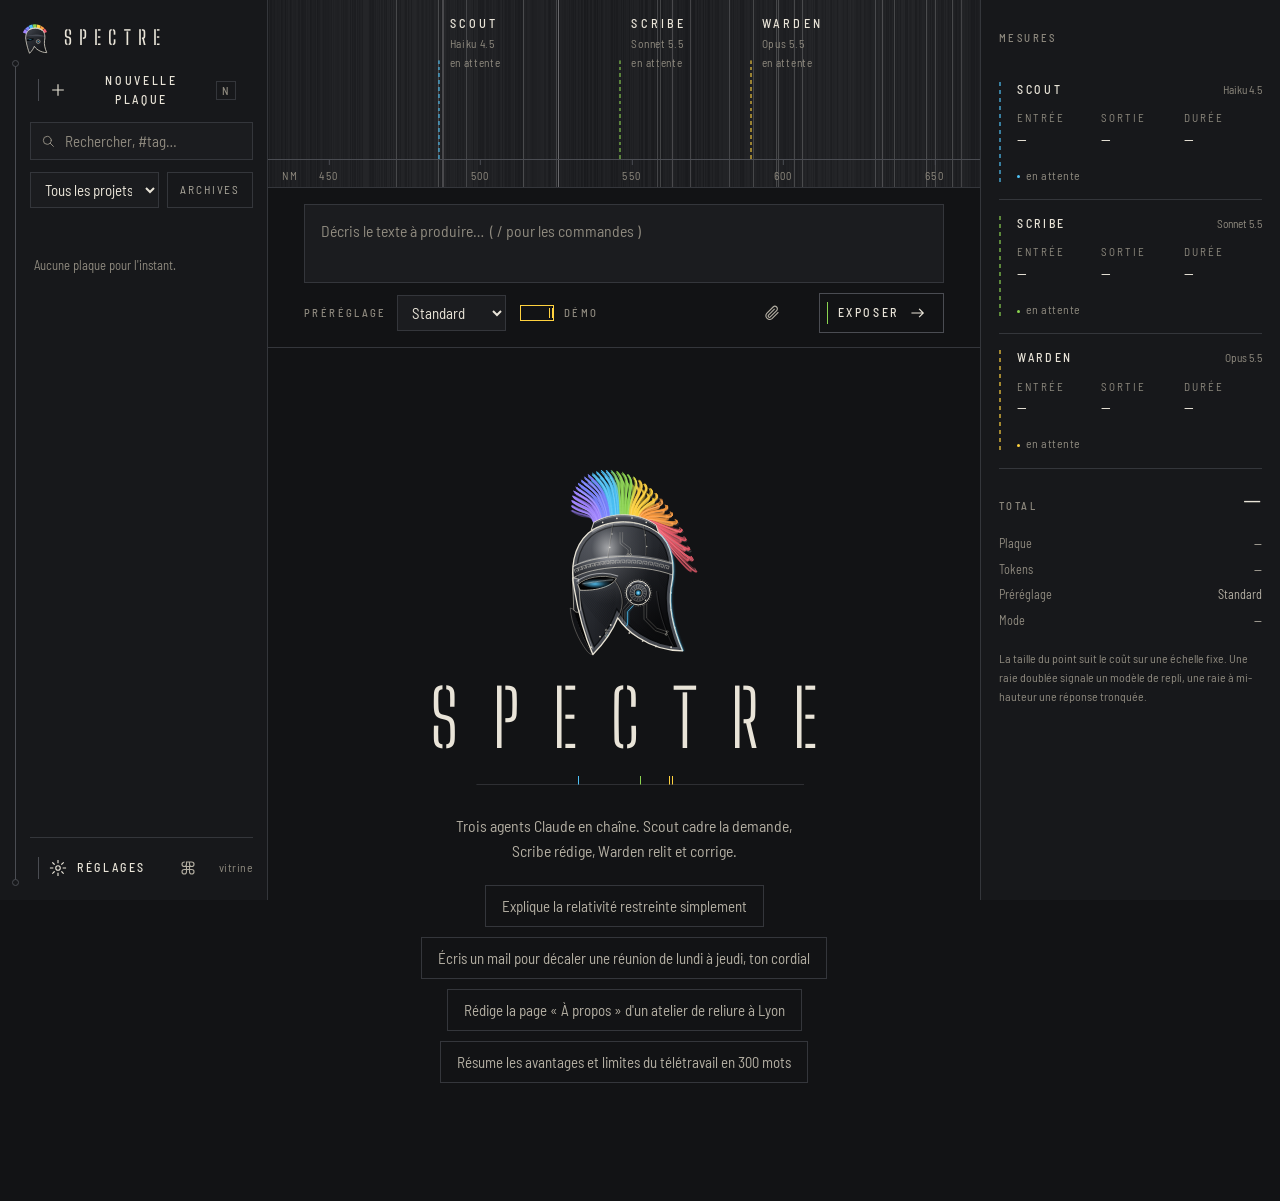
==== commit b3cfb2f2: "feat(ui): bouton « Parler à Spectre » sur l'accueil, lanceur Windows stable (v0.3.3) - Accueil : bou" ====
--- a/src/spectre/web/static/index.html
+++ b/src/spectre/web/static/index.html
@@ -242,6 +242,11 @@
 </dialog>
 
 <div id="menu" class="menu" role="menu" hidden></div>
+<button class="voice-fab" id="voice-fab" type="button" hidden data-voice="off" aria-label="Parler à Spectre">
+  <span class="voice-ring" aria-hidden="true"></span>
+  <svg class="ic"><use href="#i-mic"/></svg>
+  <span class="voice-label" id="voice-label">Parler à Spectre</span>
+</button>
 <div id="toasts" class="toasts" aria-live="polite"></div>
 <input id="import-input" type="file" accept=".json,application/json" hidden>
 
--- a/src/spectre/web/static/app.css
+++ b/src/spectre/web/static/app.css
@@ -367,7 +367,7 @@
 .run-more { position: absolute; right: 2px; top: 50%; translate: 0 -50%; opacity: 0; width: 30px; height: 30px; }
 .run:hover .run-more, .run:focus-within .run-more, .run[aria-current="true"] .run-more { opacity: 1; }
 .run-empty { padding: 18px 4px; color: var(--dim); font-size: 0.85rem; }
-.rail-foot { display: flex; align-items: center; gap: 6px; padding-top: 10px; border-top: 1px solid var(--hair); }
+.rail-foot { display: flex; flex-wrap: wrap; align-items: center; gap: 6px; padding-top: 10px; border-top: 1px solid var(--hair); }
 .rail-foot .meta { margin-left: auto; }
 
 /* ---------- Topbar --------------------------------------------------------------------- */
@@ -652,6 +652,49 @@
 @keyframes toast-in { from { transform: translateY(10px); opacity: 0; } }
 .scrim { position: fixed; inset: 0; z-index: 25; background: rgb(8 8 10 / 0.55); }
 
+/* ---------- Voice button: talk to the assistant from the writing app ---------------------- */
+.voice-fab {
+  --lvl: 0;
+  position: fixed;
+  z-index: 40;
+  right: calc(var(--insp-w) + 24px);
+  bottom: 24px;
+  display: flex;
+  align-items: center;
+  gap: 10px;
+  min-height: 52px;
+  padding: 0 18px 0 8px;
+  border: 1px solid var(--hair-2);
+  border-radius: 999px;
+  background: color-mix(in oklab, var(--plate-2) 92%, transparent);
+  color: var(--bone);
+  font: 500 0.82rem/1 var(--font-ui);
+  letter-spacing: 0.16em;
+  text-transform: uppercase;
+  box-shadow: var(--shadow);
+  cursor: pointer;
+}
+.voice-fab[hidden] { display: none; }
+.voice-fab .ic { position: relative; width: 20px; height: 20px; margin-left: 10px; color: var(--l486); }
+.voice-ring {
+  position: absolute;
+  left: 8px;
+  width: 36px;
+  height: 36px;
+  border: 1.5px solid var(--l486);
+  border-radius: 50%;
+  opacity: 0.5;
+  transform: scale(calc(1 + var(--lvl) * 0.45));
+  transition: transform 0.08s linear;
+}
+.voice-fab:hover, .voice-fab:focus-visible { border-color: var(--l486); }
+.voice-fab[data-voice="listening"] .voice-ring { opacity: 1; box-shadow: 0 0 14px color-mix(in oklab, var(--l486) 55%, transparent); }
+.voice-fab[data-voice="thinking"] .voice-ring { border-color: var(--l589); border-style: dashed; animation: fab-spin 1.6s linear infinite; }
+.voice-fab[data-voice="speaking"] .voice-ring { opacity: 1; }
+.voice-fab[data-voice="off"] { opacity: 0.7; }
+@keyframes fab-spin { to { transform: rotate(360deg); } }
+@media (prefers-reduced-motion: reduce) { .voice-ring { transition: none; animation: none !important; } }
+
 /* ---------- Responsive ----------------------------------------------------------------- */
 /* Laptop / landscape tablet: inspector becomes a drawer. */
 @media (max-width: 1279px) {
@@ -668,6 +711,7 @@
     box-shadow: var(--shadow);
   }
   .inspector-close { display: inline-grid; }
+  .voice-fab { right: 18px; }
   body.inspector-open .inspector { transform: none; }
 }
 /* Portrait tablet and phone: one column, the rail is a drawer, the composer docks at the bottom. */
@@ -702,6 +746,8 @@
     padding: 10px 12px max(10px, env(safe-area-inset-bottom));
   }
   .composer textarea { min-height: 52px; font-size: 1rem; }
+  .voice-fab { bottom: 168px; padding-right: 8px; }
+  .voice-fab .voice-label { display: none; }
   .composer .select-inline .label { display: none; }
   .btn { min-height: 44px; }
   .icon-btn { width: 44px; height: 44px; }
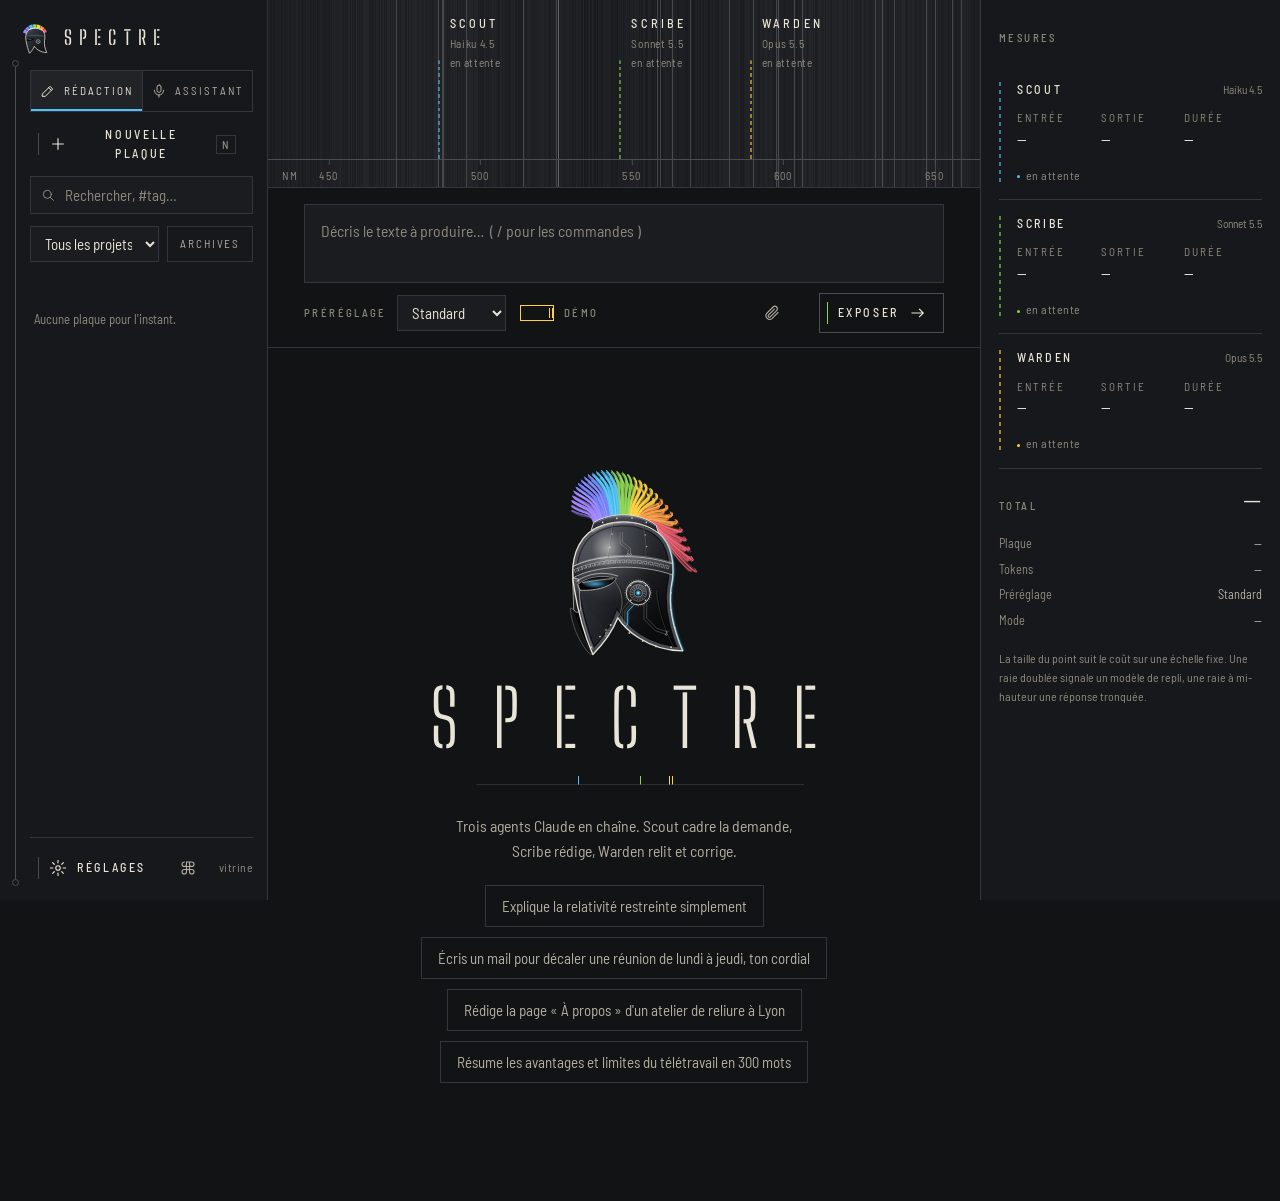
==== commit 775ed2a1: "feat(ui): sélecteur Rédaction | Assistant, lanceur en arrière-plan (v0.3.4) - Les deux pages ont, so" ====
--- a/src/spectre/web/static/index.html
+++ b/src/spectre/web/static/index.html
@@ -90,6 +90,10 @@
       <span class="wordmark wordmark-sm" aria-hidden="true">SPECTRE</span>
       <button class="icon-btn rail-close" type="button" data-action="close-drawers" aria-label="Fermer"><svg class="ic"><use href="#i-close"/></svg></button>
     </header>
+    <nav class="app-switch" aria-label="Espaces de Spectre">
+      <a href="./" aria-current="page"><svg class="ic"><use href="#i-edit"/></svg><span>Rédaction</span></a>
+      <a href="assistant.html" id="switch-assistant"><svg class="ic"><use href="#i-mic"/></svg><span>Assistant</span></a>
+    </nav>
     <button id="new-plate" class="btn btn-ghost btn-wide" type="button" data-action="new"><svg class="ic"><use href="#i-plus"/></svg><span data-i18n="rail.new">Nouvelle plaque</span><kbd>N</kbd></button>
     <label class="search">
       <svg class="ic"><use href="#i-search"/></svg>
@@ -103,7 +107,6 @@
     <footer class="rail-foot">
       <button class="btn btn-ghost" type="button" data-action="settings"><svg class="ic"><use href="#i-gear"/></svg><span data-i18n="rail.settings">Réglages</span></button>
       <button class="icon-btn" type="button" data-action="palette" aria-label="Palette de commandes (Ctrl+K)"><svg class="ic"><use href="#i-cmd"/></svg></button>
-      <a class="btn btn-ghost" id="assistant-link" href="assistant.html" hidden>Assistant</a>
       <span id="version" class="meta"></span>
     </footer>
   </aside>
@@ -115,6 +118,7 @@
       <svg class="mark mark-brand mark-top" aria-hidden="true"><use href="#mark"/></svg>
       <span class="topbar-title" id="topbar-title"></span>
       <span id="mode-badge" class="badge" hidden></span>
+      <a class="icon-btn only-compact" href="assistant.html" aria-label="Aller à l'assistant"><svg class="ic"><use href="#i-mic"/></svg></a>
       <button class="icon-btn only-narrow-inspector" type="button" data-action="open-inspector" aria-label="Coûts et détails"><svg class="ic"><use href="#i-gauge"/></svg></button>
     </div>
 
--- a/src/spectre/web/static/app.css
+++ b/src/spectre/web/static/app.css
@@ -316,6 +316,24 @@
 .rail-axis::after { bottom: -4px; }
 .brand { display: flex; align-items: center; gap: 12px; min-height: 40px; margin-left: -12px; }
 .rail-close { margin-left: auto; display: none; }
+/* Switch between the two spaces: writing (Scout, Scribe, Warden) and the voice assistant. */
+.app-switch { display: grid; grid-template-columns: 1fr 1fr; border: 1px solid var(--hair); }
+.app-switch a {
+  display: flex;
+  align-items: center;
+  justify-content: center;
+  gap: 8px;
+  min-height: 40px;
+  color: var(--ash);
+  font-size: 0.74rem;
+  letter-spacing: 0.18em;
+  text-transform: uppercase;
+  text-decoration: none;
+}
+.app-switch a + a { border-left: 1px solid var(--hair); }
+.app-switch .ic { width: 16px; height: 16px; }
+.app-switch a:hover, .app-switch a:focus-visible { color: var(--bone); background: var(--plate); }
+.app-switch a[aria-current="page"] { color: var(--bone); background: var(--plate-2); box-shadow: inset 0 -2px 0 var(--l486); }
 .search { position: relative; display: flex; align-items: center; }
 .search .ic { position: absolute; left: 10px; width: 16px; height: 16px; color: var(--dim); }
 .search input { width: 100%; min-height: 38px; padding: 0 10px 0 34px; }
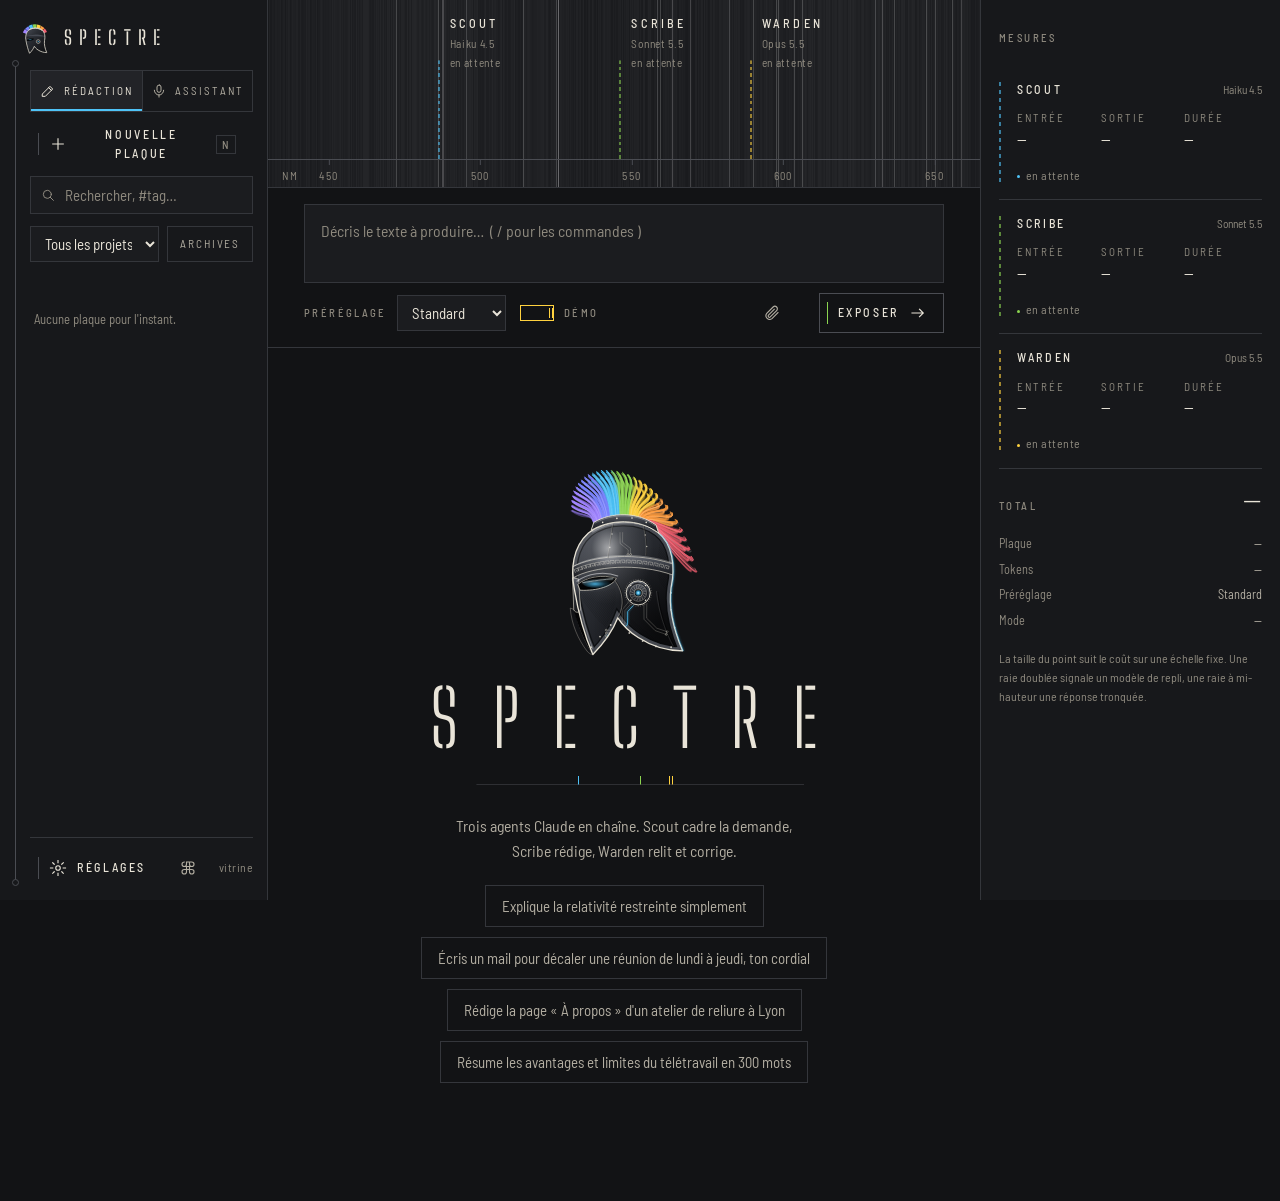
==== commit ab6bbd45: "feat: pièces jointes (conversation et Rédaction), fiches d'outils des agents, règle inscriptions/pai" ====
--- a/src/spectre/web/static/index.html
+++ b/src/spectre/web/static/index.html
@@ -163,8 +163,8 @@
           <span class="label" data-i18n="composer.demo">Démo</span>
         </label>
         <span class="spacer"></span>
-        <input id="file-input" type="file" accept=".txt,.md,.markdown,.csv,.json,text/*" hidden>
-        <button class="icon-btn" type="button" data-action="attach" aria-label="Joindre un fichier texte"><svg class="ic"><use href="#i-clip"/></svg></button>
+        <input id="file-input" type="file" accept=".txt,.md,.markdown,.csv,.json,.fountain,.srt,.docx,.odt,.pdf,text/*,image/*" multiple hidden>
+        <button class="icon-btn" type="button" data-action="attach" aria-label="Joindre un fichier : texte, Word, PDF ou image (ou colle-le, ou glisse-le ici)"><svg class="ic"><use href="#i-clip"/></svg></button>
         <button class="icon-btn" type="button" id="mic-btn" data-action="voice" aria-label="Dicter" hidden><svg class="ic"><use href="#i-mic"/></svg></button>
         <span id="char-count" class="meta"></span>
         <button id="send-btn" class="btn btn-primary" type="submit"><span data-i18n="composer.send">Exposer</span><svg class="ic"><use href="#i-arrow"/></svg></button>
--- a/src/spectre/web/static/app.css
+++ b/src/spectre/web/static/app.css
@@ -292,7 +292,17 @@
   padding: 18px 14px 12px 30px;
   background: var(--continuum);
   border-right: 1px solid var(--hair);
-}
+  /* a short window or a phone: the whole rail scrolls, nothing is cut off */
+  overflow-x: hidden;
+  overflow-y: auto;
+  overscroll-behavior: contain;
+  -webkit-overflow-scrolling: touch;
+  scrollbar-width: thin;
+  scrollbar-color: var(--hair-2) transparent;
+}
+.rail > * { flex-shrink: 0; }
+.rail > .run-list { flex: 1 1 0; min-height: 180px; }  /* its own scroll; the rail scrolls below that */
+.rail-foot { margin-top: auto; }
 .rail-axis {
   /* the off-centre calibrated rail every plate registers against */
   position: absolute;
@@ -478,6 +488,7 @@
 
 /* ---------- Composer ------------------------------------------------------------------- */
 .composer { padding: 16px clamp(16px, 3vw, 36px) 14px; border-bottom: 1px solid var(--hair); background: var(--ground); }
+.composer.dropping { outline: 1px dashed var(--l486); outline-offset: -6px; }
 .composer-field { position: relative; }
 .composer textarea {
   display: block;
@@ -764,8 +775,12 @@
     padding: 10px 12px max(10px, env(safe-area-inset-bottom));
   }
   .composer textarea { min-height: 52px; font-size: 1rem; }
-  .voice-fab { bottom: 168px; padding-right: 8px; }
-  .voice-fab .voice-label { display: none; }
+  /* on a phone the floating button covered the page and made the PC listen, not the phone;
+     the header icon already leads to the assistant */
+  .voice-fab { display: none; }
+  /* one microphone only: the header one opens the assistant; for dictation the phone keyboard
+     has its own */
+  #mic-btn { display: none; }
   .composer .select-inline .label { display: none; }
   .btn { min-height: 44px; }
   .icon-btn { width: 44px; height: 44px; }
@@ -784,7 +799,11 @@
   .agent-status { font-size: 0.74rem; }
   .switch .label { display: none; }
   .composer-bar { flex-wrap: nowrap; }
-  .composer-bar .select-inline select { max-width: 98px; }
+  /* the row never overflows: only the preset menu gives way (up to 128 px, « Qualité max »
+     fits when there is room), the send button always stays whole */
+  .composer-bar > * { flex-shrink: 0; }
+  .composer-bar .select-inline { flex: 0 1 128px; min-width: 64px; }
+  .composer-bar .select-inline select { width: 100%; min-width: 0; }
   .composer-bar .icon-btn { width: 40px; }
   .axis-unit { display: none; }
   .composer-bar .btn { padding: 0 12px 0 16px; letter-spacing: 0.14em; }
@@ -796,6 +815,10 @@
   .plate-body { padding: 16px; }
   .wordmark { --wm-track: 0.3em; }
 }
+@media (max-width: 380px) {
+  .composer-bar .btn .ic { display: none; }  /* « Exposer » alone on the narrowest phones */
+  .composer-bar .btn { padding: 0 14px; }
+}
 @media (hover: none) {
   .run-more { opacity: 1; }
 }
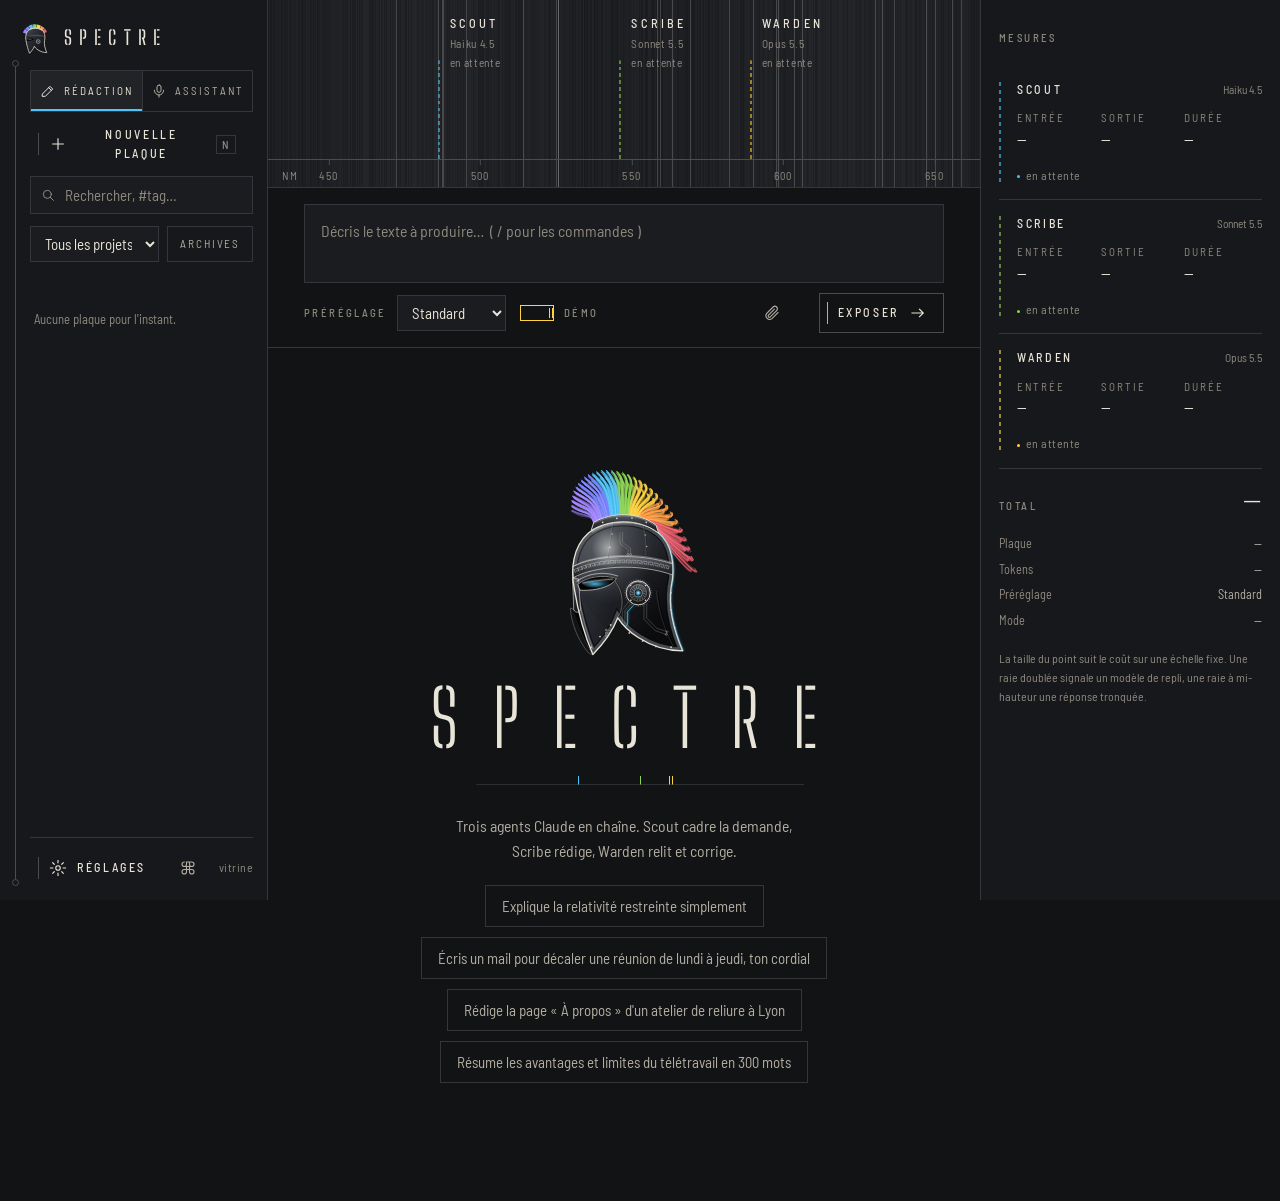
==== commit ab1999ba: "Barre de titre violette : les boutons de la fenêtre redeviennent lisibles Co-Authored-By: Claude Opu" ====
--- a/src/spectre/web/static/index.html
+++ b/src/spectre/web/static/index.html
@@ -4,7 +4,7 @@
 <meta charset="utf-8">
 <meta name="viewport" content="width=device-width, initial-scale=1, viewport-fit=cover">
 <meta name="color-scheme" content="dark light">
-<meta name="theme-color" content="#121315">
+<meta name="theme-color" content="#3f2a8c">
 <meta name="description" content="Spectre : trois agents Claude en chaîne — Scout, Scribe, Warden — qui transforment une demande en texte final relu.">
 <title>Spectre</title>
 <link rel="icon" href="favicon.svg" type="image/svg+xml">
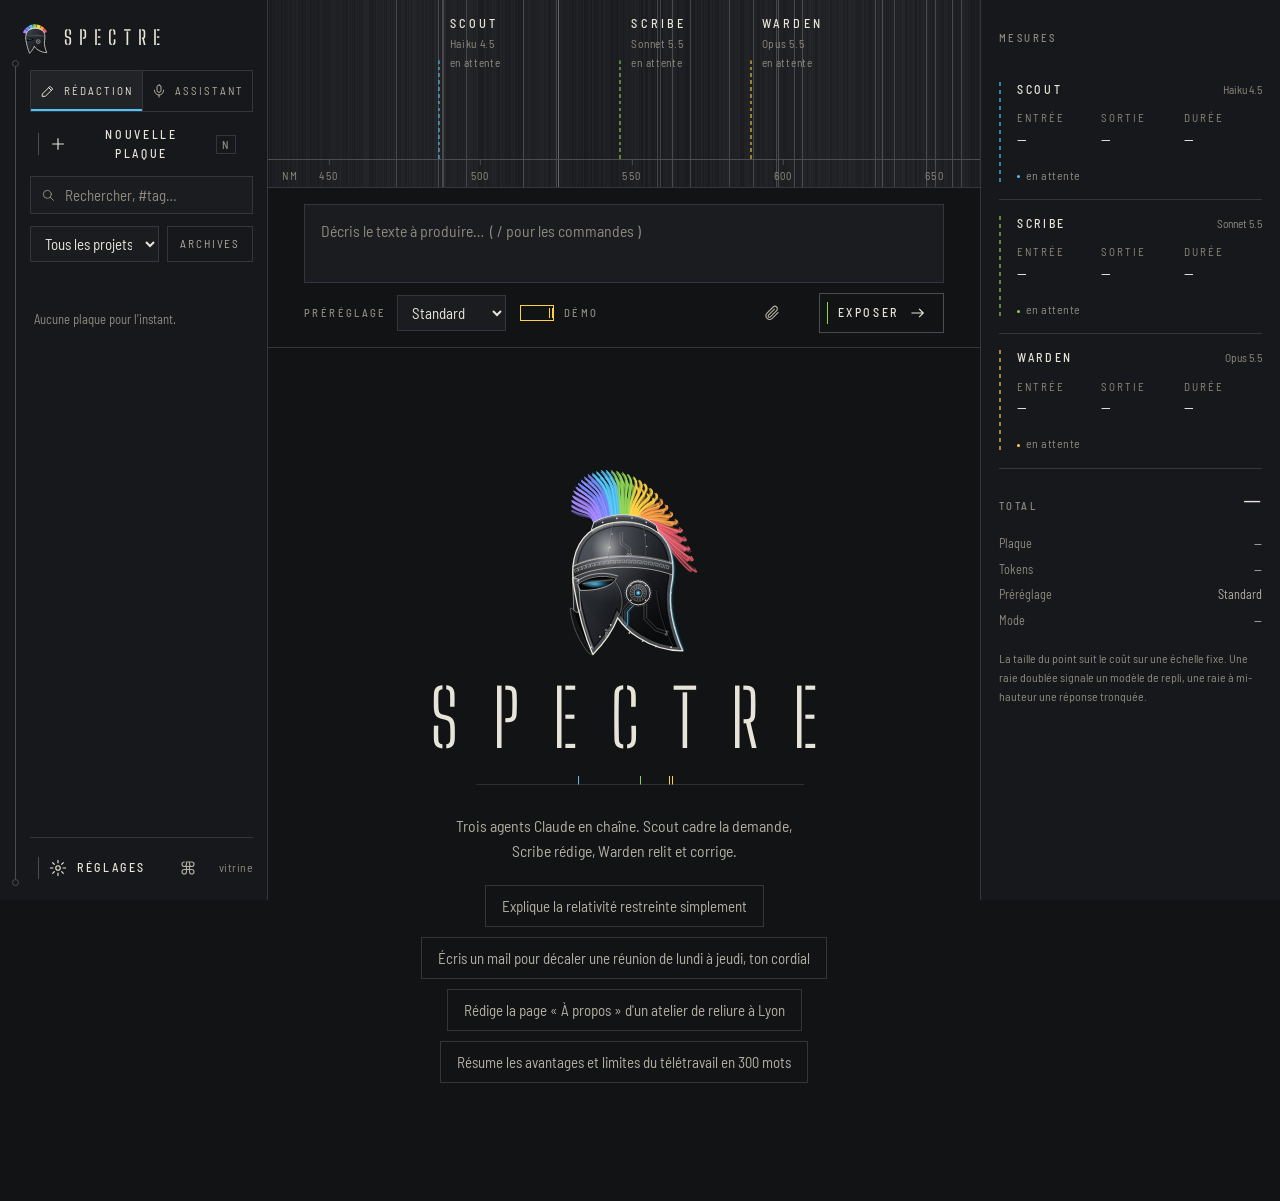
==== commit bb38246f: "Connexion : mot de passe oublié (code à usage unique sur le PC et Telegram) Lien « Mot de passe oubl" ====
--- a/src/spectre/web/static/index.html
+++ b/src/spectre/web/static/index.html
@@ -78,6 +78,24 @@
     </label>
     <p id="login-error" class="form-error" role="alert"></p>
     <button class="btn btn-primary" type="submit"><span data-i18n="login.submit">Entrer</span><svg class="ic"><use href="#i-arrow"/></svg></button>
+    <button class="link-btn" id="forgot-open" type="button" data-i18n="login.forgot">Mot de passe oublié ?</button>
+  </form>
+  <form id="forgot-form" class="login-plate" hidden>
+    <img class="mark mark-login" src="logo.svg" alt="">
+    <h1 class="wordmark" aria-label="Spectre"><span aria-hidden="true">SPECTRE</span></h1>
+    <p id="forgot-info" class="muted" data-i18n="forgot.info">Un code à usage unique va être envoyé sur ce PC (et sur Telegram s'il est relié).</p>
+    <button class="btn" id="forgot-send" type="button" data-i18n="forgot.send">Recevoir un code</button>
+    <label class="field">
+      <span class="label" data-i18n="forgot.code">Code reçu</span>
+      <input id="forgot-code" inputmode="numeric" autocomplete="one-time-code" maxlength="8" required>
+    </label>
+    <label class="field">
+      <span class="label" data-i18n="forgot.new">Nouveau mot de passe (8 caractères ou plus)</span>
+      <input id="forgot-password" type="password" autocomplete="new-password" minlength="8" required>
+    </label>
+    <p id="forgot-error" class="form-error" role="alert"></p>
+    <button class="btn btn-primary" type="submit"><span data-i18n="forgot.submit">Changer et entrer</span><svg class="ic"><use href="#i-arrow"/></svg></button>
+    <button class="link-btn" id="forgot-back" type="button" data-i18n="forgot.back">Retour</button>
   </form>
 </section>
 
--- a/src/spectre/web/static/app.css
+++ b/src/spectre/web/static/app.css
@@ -630,6 +630,9 @@
 .field input, .field select { min-height: 42px; padding: 0 12px; }
 .form-error { min-height: 1.2em; margin: 0; color: var(--danger); font-size: 0.86rem; }
 .login .btn { justify-content: center; }
+.login .link-btn { justify-self: center; background: none; border: 0; padding: 4px; color: var(--muted, inherit); font: inherit; font-size: 0.86rem; text-decoration: underline; cursor: pointer; }
+.login .link-btn:hover { color: inherit; }
+.login-plate .muted { margin: 0; font-size: 0.9rem; opacity: 0.8; }
 
 /* ---------- Sheet (settings), palette, menu, toasts ------------------------------------ */
 dialog { color: var(--bone); padding: 0; border: 1px solid var(--hair-2); background: var(--plate); box-shadow: var(--shadow); }
